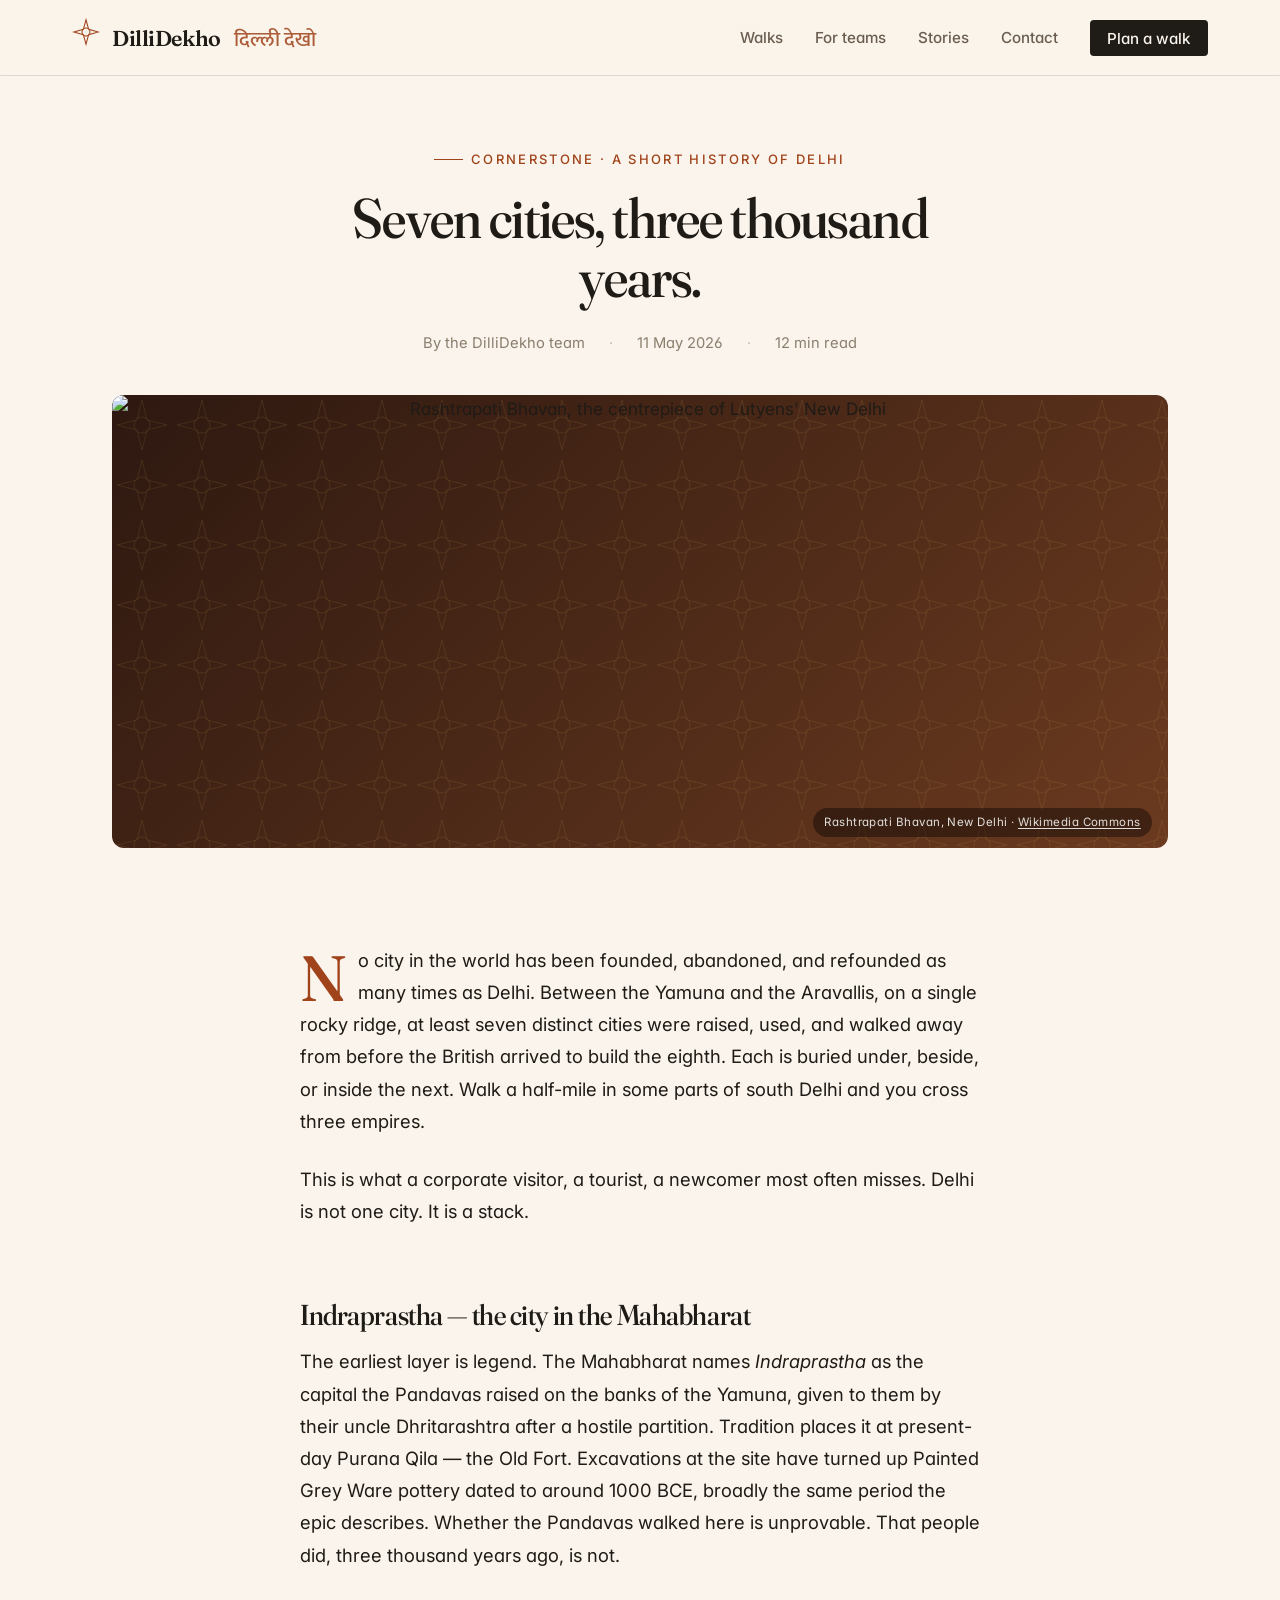
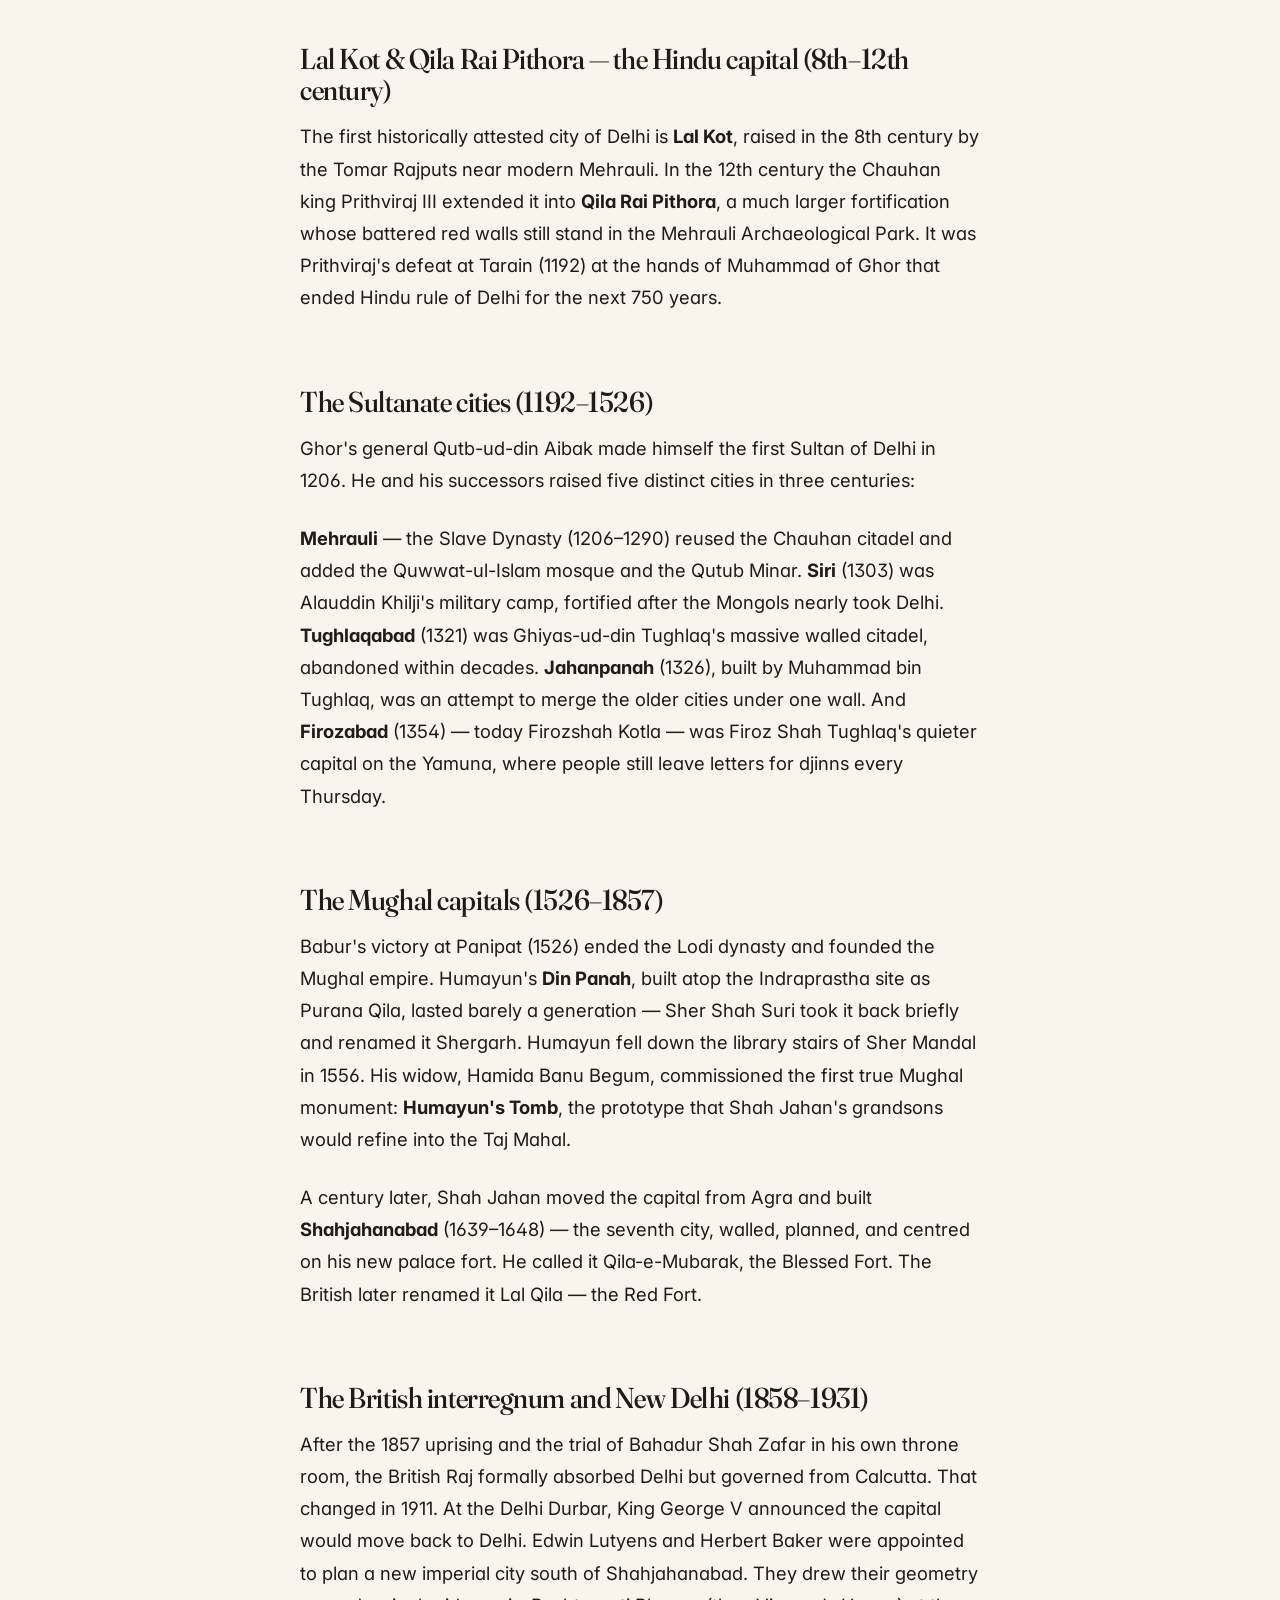
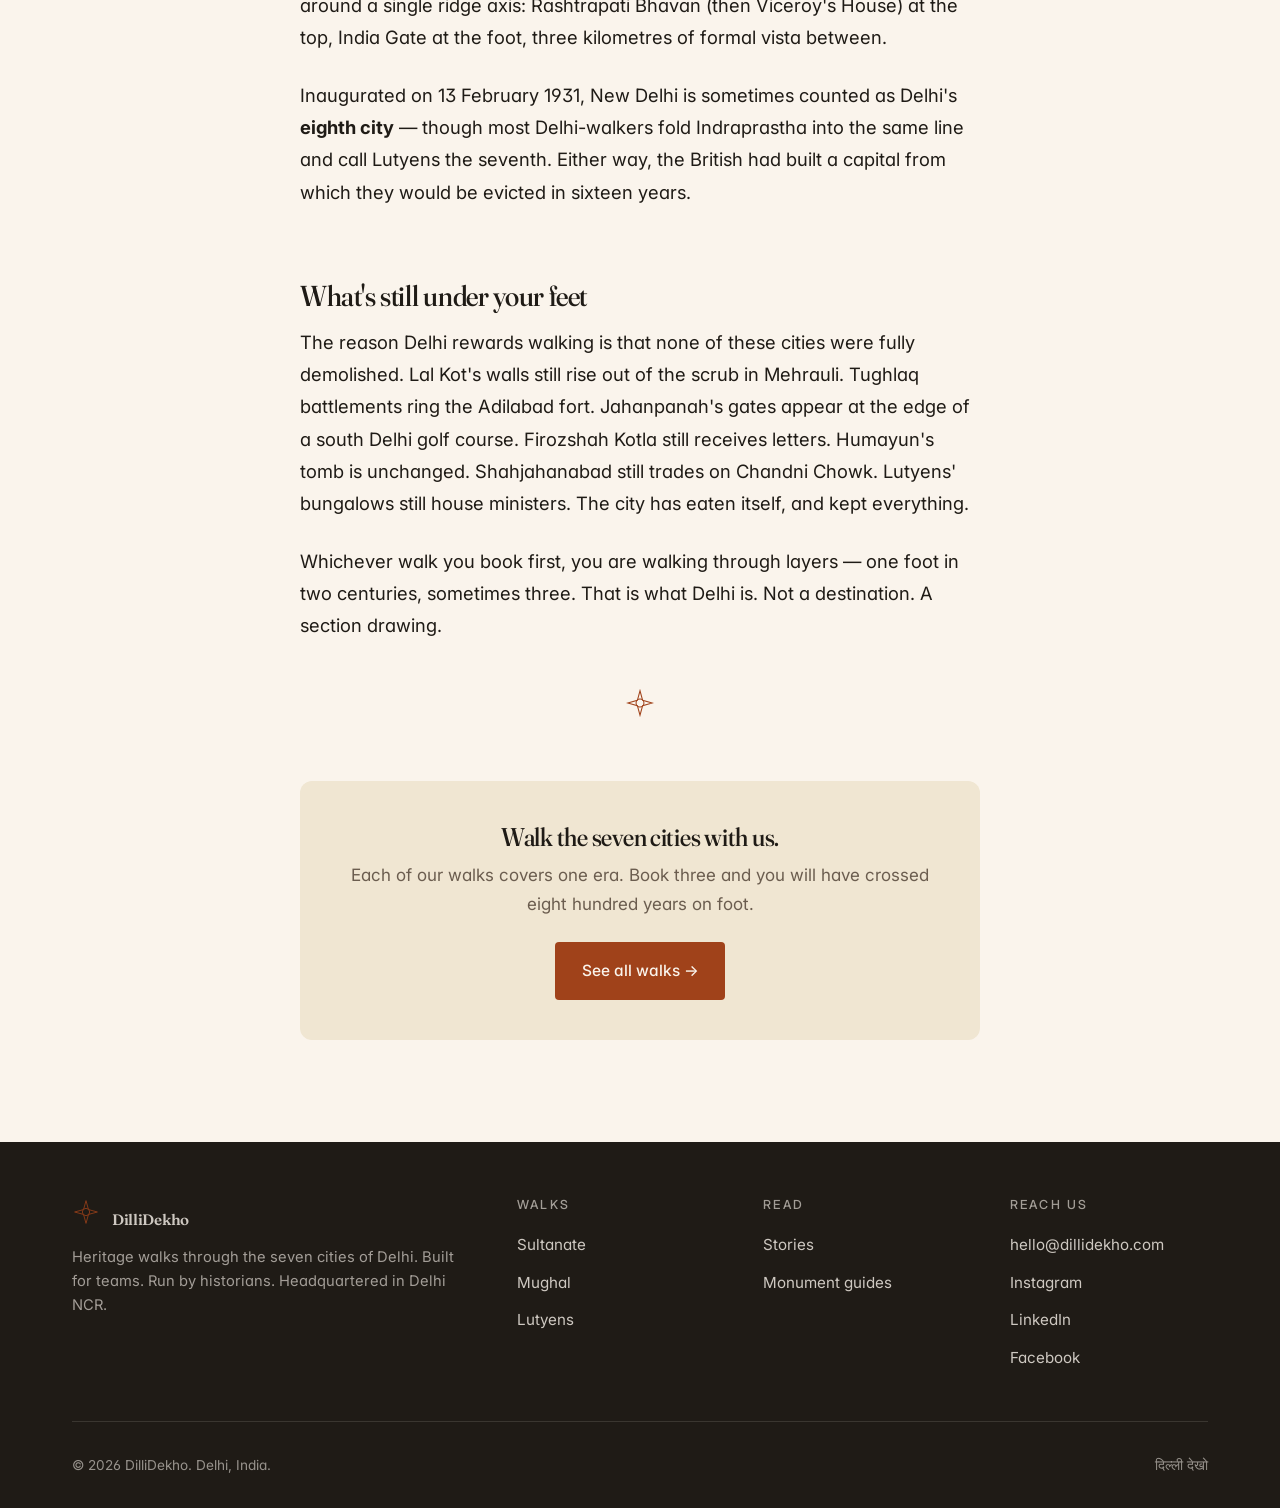
==== dillidekho/blog-delhi-history.html @ ddb3937b "Add DilliDekho website v1 — heritage walks for Delhi NCR Static HTML/CSS/JS site for the DilliDekho " ====
<!doctype html>
<html lang="en">
<head>
<meta charset="utf-8">
<meta name="viewport" content="width=device-width, initial-scale=1">
<title>Seven cities, three thousand years: a short history of Delhi · DilliDekho</title>
<meta name="description" content="A short history of Delhi from the legendary Indraprastha of the Mahabharat to Lutyens' New Delhi — the city that has been founded, abandoned, and refounded more times than any other capital in the world.">
<link rel="preconnect" href="https://fonts.googleapis.com">
<link rel="preconnect" href="https://fonts.gstatic.com" crossorigin>
<link rel="stylesheet" href="https://fonts.googleapis.com/css2?family=Fraunces:ital,opsz,wght,SOFT,WONK@0,9..144,400..700,30..100,0..1;1,9..144,400..700,30..100,0..1&family=Inter:wght@400;500;600&family=Mukta:wght@500;600&display=swap">
<link rel="stylesheet" href="styles/main.css">
</head>
<body>

<header class="nav">
  <div class="nav-inner">
    <a href="index.html" class="brand">
      <span class="brand-mark" aria-hidden="true">
        <svg viewBox="0 0 32 32" width="28" height="28" fill="none" stroke="currentColor" stroke-width="1.2">
          <path d="M16 2 L19 13 L30 16 L19 19 L16 30 L13 19 L2 16 L13 13 Z"/>
          <circle cx="16" cy="16" r="4.5"/>
        </svg>
      </span>
      DilliDekho<span class="brand-devnagari">दिल्ली देखो</span>
    </a>
    <button class="nav-toggle" aria-label="Open menu" aria-expanded="false">
      <svg width="22" height="22" viewBox="0 0 22 22" fill="none" stroke="currentColor" stroke-width="1.5">
        <line x1="3" y1="6" x2="19" y2="6"/><line x1="3" y1="11" x2="19" y2="11"/><line x1="3" y1="16" x2="19" y2="16"/>
      </svg>
    </button>
    <ul class="nav-links">
      <li><a href="index.html#walks">Walks</a></li>
      <li><a href="index.html#why">For teams</a></li>
      <li><a href="blog.html">Stories</a></li>
      <li><a href="index.html#contact">Contact</a></li>
      <li><a class="nav-cta" href="index.html#contact">Plan a walk</a></li>
    </ul>
  </div>
</header>

<section class="article-hero">
  <div class="container">
    <span class="eyebrow" style="justify-content:center;">Cornerstone · A short history of Delhi</span>
    <h1>Seven cities, three thousand years.</h1>
    <div class="article-meta">
      <span>By the DilliDekho team</span>
      <span>11 May 2026</span>
      <span>12 min read</span>
    </div>
    <figure class="article-cover">
      <img src="https://commons.wikimedia.org/wiki/Special:FilePath/Rashtrapati_Bhavan_Wide_New_Delhi_India.jpg?width=1400" alt="Rashtrapati Bhavan, the centrepiece of Lutyens' New Delhi" loading="eager">
      <figcaption>Rashtrapati Bhavan, New Delhi · <a href="https://commons.wikimedia.org/wiki/Category:Rashtrapati_Bhavan" target="_blank" rel="noopener">Wikimedia Commons</a></figcaption>
    </figure>
  </div>
</section>

<section style="padding-top: 0;">
  <div class="container">
    <div class="article-body">

      <p>No city in the world has been founded, abandoned, and refounded as many times as Delhi. Between the Yamuna and the Aravallis, on a single rocky ridge, at least seven distinct cities were raised, used, and walked away from before the British arrived to build the eighth. Each is buried under, beside, or inside the next. Walk a half-mile in some parts of south Delhi and you cross three empires.</p>

      <p>This is what a corporate visitor, a tourist, a newcomer most often misses. Delhi is not one city. It is a stack.</p>

      <h2>Indraprastha — the city in the Mahabharat</h2>

      <p>The earliest layer is legend. The Mahabharat names <em>Indraprastha</em> as the capital the Pandavas raised on the banks of the Yamuna, given to them by their uncle Dhritarashtra after a hostile partition. Tradition places it at present-day Purana Qila — the Old Fort. Excavations at the site have turned up Painted Grey Ware pottery dated to around 1000 BCE, broadly the same period the epic describes. Whether the Pandavas walked here is unprovable. That people did, three thousand years ago, is not.</p>

      <h2>Lal Kot &amp; Qila Rai Pithora — the Hindu capital (8th–12th century)</h2>

      <p>The first historically attested city of Delhi is <strong>Lal Kot</strong>, raised in the 8th century by the Tomar Rajputs near modern Mehrauli. In the 12th century the Chauhan king Prithviraj III extended it into <strong>Qila Rai Pithora</strong>, a much larger fortification whose battered red walls still stand in the Mehrauli Archaeological Park. It was Prithviraj's defeat at Tarain (1192) at the hands of Muhammad of Ghor that ended Hindu rule of Delhi for the next 750 years.</p>

      <h2>The Sultanate cities (1192–1526)</h2>

      <p>Ghor's general Qutb-ud-din Aibak made himself the first Sultan of Delhi in 1206. He and his successors raised five distinct cities in three centuries:</p>

      <p><strong>Mehrauli</strong> — the Slave Dynasty (1206–1290) reused the Chauhan citadel and added the Quwwat-ul-Islam mosque and the Qutub Minar. <strong>Siri</strong> (1303) was Alauddin Khilji's military camp, fortified after the Mongols nearly took Delhi. <strong>Tughlaqabad</strong> (1321) was Ghiyas-ud-din Tughlaq's massive walled citadel, abandoned within decades. <strong>Jahanpanah</strong> (1326), built by Muhammad bin Tughlaq, was an attempt to merge the older cities under one wall. And <strong>Firozabad</strong> (1354) — today Firozshah Kotla — was Firoz Shah Tughlaq's quieter capital on the Yamuna, where people still leave letters for djinns every Thursday.</p>

      <h2>The Mughal capitals (1526–1857)</h2>

      <p>Babur's victory at Panipat (1526) ended the Lodi dynasty and founded the Mughal empire. Humayun's <strong>Din Panah</strong>, built atop the Indraprastha site as Purana Qila, lasted barely a generation — Sher Shah Suri took it back briefly and renamed it Shergarh. Humayun fell down the library stairs of Sher Mandal in 1556. His widow, Hamida Banu Begum, commissioned the first true Mughal monument: <strong>Humayun's Tomb</strong>, the prototype that Shah Jahan's grandsons would refine into the Taj Mahal.</p>

      <p>A century later, Shah Jahan moved the capital from Agra and built <strong>Shahjahanabad</strong> (1639–1648) — the seventh city, walled, planned, and centred on his new palace fort. He called it Qila-e-Mubarak, the Blessed Fort. The British later renamed it Lal Qila — the Red Fort.</p>

      <h2>The British interregnum and New Delhi (1858–1931)</h2>

      <p>After the 1857 uprising and the trial of Bahadur Shah Zafar in his own throne room, the British Raj formally absorbed Delhi but governed from Calcutta. That changed in 1911. At the Delhi Durbar, King George V announced the capital would move back to Delhi. Edwin Lutyens and Herbert Baker were appointed to plan a new imperial city south of Shahjahanabad. They drew their geometry around a single ridge axis: Rashtrapati Bhavan (then Viceroy's House) at the top, India Gate at the foot, three kilometres of formal vista between.</p>

      <p>Inaugurated on 13 February 1931, New Delhi is sometimes counted as Delhi's <strong>eighth city</strong> — though most Delhi-walkers fold Indraprastha into the same line and call Lutyens the seventh. Either way, the British had built a capital from which they would be evicted in sixteen years.</p>

      <h2>What's still under your feet</h2>

      <p>The reason Delhi rewards walking is that none of these cities were fully demolished. Lal Kot's walls still rise out of the scrub in Mehrauli. Tughlaq battlements ring the Adilabad fort. Jahanpanah's gates appear at the edge of a south Delhi golf course. Firozshah Kotla still receives letters. Humayun's tomb is unchanged. Shahjahanabad still trades on Chandni Chowk. Lutyens' bungalows still house ministers. The city has eaten itself, and kept everything.</p>

      <p>Whichever walk you book first, you are walking through layers — one foot in two centuries, sometimes three. That is what Delhi is. Not a destination. A section drawing.</p>

      <div class="article-divider" aria-hidden="true">
        <svg width="28" height="28" viewBox="0 0 32 32" fill="none" stroke="currentColor" stroke-width="1.2">
          <path d="M16 2 L19 13 L30 16 L19 19 L16 30 L13 19 L2 16 L13 13 Z"/>
          <circle cx="16" cy="16" r="4.5"/>
        </svg>
      </div>

    </div>

    <div class="article-cta">
      <h3>Walk the seven cities with us.</h3>
      <p>Each of our walks covers one era. Book three and you will have crossed eight hundred years on foot.</p>
      <a class="btn btn-primary" href="index.html#walks">See all walks →</a>
    </div>
  </div>
</section>

<footer class="footer">
  <div class="container">
    <div class="footer-grid">
      <div class="footer-brand">
        <a href="index.html" class="brand" style="color: var(--bg);">
          <span class="brand-mark" aria-hidden="true">
            <svg viewBox="0 0 32 32" width="26" height="26" fill="none" stroke="currentColor" stroke-width="1.2">
              <path d="M16 2 L19 13 L30 16 L19 19 L16 30 L13 19 L2 16 L13 13 Z"/>
              <circle cx="16" cy="16" r="4.5"/>
            </svg>
          </span>
          DilliDekho
        </a>
        <p>Heritage walks through the seven cities of Delhi. Built for teams. Run by historians. Headquartered in Delhi NCR.</p>
      </div>
      <div><h4>Walks</h4><ul>
        <li><a href="index.html#sultanate">Sultanate</a></li>
        <li><a href="index.html#mughal">Mughal</a></li>
        <li><a href="index.html#lutyens">Lutyens</a></li>
      </ul></div>
      <div><h4>Read</h4><ul>
        <li><a href="blog.html">Stories</a></li>
        <li><a href="blog.html">Monument guides</a></li>
      </ul></div>
      <div><h4>Reach us</h4><ul>
        <li><a href="mailto:hello@dillidekho.com">hello@dillidekho.com</a></li>
        <li><a href="#">Instagram</a></li>
        <li><a href="#">LinkedIn</a></li>
        <li><a href="#">Facebook</a></li>
      </ul></div>
    </div>
    <div class="footer-bottom">
      <span>© 2026 DilliDekho. Delhi, India.</span>
      <span>दिल्ली देखो</span>
    </div>
  </div>
</footer>
<script src="scripts/main.js"></script>
</body>
</html>
---- dillidekho/styles/main.css ----
/* ============================================================
   DilliDekho — Heritage walks for Delhi & Gurgaon corporates
   Design system: Mughal motifs, sandstone palette, Fraunces+Inter
   ============================================================ */

/* ---------- Tokens ---------- */
:root {
  /* Palette — warm cream, terracotta, ink, old gold */
  --bg:            #FAF4EC;
  --bg-alt:        #F0E6D2;
  --bg-deep:       #E8D9BE;
  --ink:           #1F1B16;
  --ink-muted:     #6B5D4F;
  --ink-soft:      #8A7E6D;
  --terracotta:    #A0421A;
  --terracotta-d:  #7A2E13;
  --gold:          #C9A24B;
  --gold-d:        #A8853A;
  --line:          rgba(31, 27, 22, 0.12);
  --line-strong:   rgba(31, 27, 22, 0.25);

  /* Type scale */
  --display-1: clamp(2.5rem, 5.5vw + 1rem, 5.5rem);
  --display-2: clamp(2rem, 3.5vw + 0.75rem, 3.5rem);
  --h1: clamp(1.8rem, 2.2vw + 1rem, 2.6rem);
  --h2: clamp(1.4rem, 1.4vw + 0.9rem, 1.9rem);
  --h3: 1.25rem;
  --body: 1.0625rem;
  --small: 0.9375rem;
  --tiny: 0.8125rem;

  /* Rhythm */
  --section: clamp(4rem, 8vw, 7rem);
  --container: 1200px;
  --gutter: clamp(1.25rem, 3vw, 2rem);
  --radius: 4px;
  --radius-lg: 12px;

  /* Motion */
  --ease: cubic-bezier(0.4, 0, 0.2, 1);
}

/* ---------- Reset ---------- */
*, *::before, *::after { box-sizing: border-box; }
html, body { margin: 0; padding: 0; }
html { scroll-behavior: smooth; }
body {
  background: var(--bg);
  color: var(--ink);
  font-family: 'Inter', -apple-system, BlinkMacSystemFont, sans-serif;
  font-size: var(--body);
  line-height: 1.65;
  font-feature-settings: "ss01", "cv11";
  -webkit-font-smoothing: antialiased;
  text-rendering: optimizeLegibility;
}
img, svg { display: block; max-width: 100%; height: auto; }
a { color: inherit; text-decoration: none; }
button { font: inherit; cursor: pointer; border: 0; background: none; color: inherit; }

/* ---------- Typography ---------- */
h1, h2, h3, h4, .display {
  font-family: 'Fraunces', Georgia, serif;
  font-weight: 500;
  font-variation-settings: "SOFT" 30, "WONK" 0, "opsz" 144;
  letter-spacing: -0.015em;
  line-height: 1.05;
  margin: 0 0 0.6em;
  color: var(--ink);
}
h1 { font-size: var(--h1); }
h2 { font-size: var(--h2); line-height: 1.1; }
h3 { font-size: var(--h3); line-height: 1.25; letter-spacing: -0.01em; }
.display-1 { font-size: var(--display-1); line-height: 1.0; letter-spacing: -0.025em; }
.display-2 { font-size: var(--display-2); line-height: 1.05; }
.italic { font-style: italic; font-variation-settings: "SOFT" 100, "WONK" 1, "opsz" 144; }

p { margin: 0 0 1.1em; color: var(--ink-muted); }
.lede { font-size: 1.2rem; line-height: 1.55; color: var(--ink); max-width: 38em; }

.eyebrow {
  font-family: 'Inter', sans-serif;
  font-size: 0.8125rem;
  font-weight: 500;
  letter-spacing: 0.18em;
  text-transform: uppercase;
  color: var(--terracotta);
  display: inline-flex;
  align-items: center;
  gap: 0.6em;
  margin-bottom: 1.2rem;
}
.eyebrow::before {
  content: '';
  width: 1.8rem;
  height: 1px;
  background: var(--terracotta);
}

/* ---------- Layout ---------- */
.container {
  width: 100%;
  max-width: var(--container);
  margin: 0 auto;
  padding-inline: var(--gutter);
}
.container-narrow { max-width: 760px; }
section { padding-block: var(--section); position: relative; }
section.tight { padding-block: clamp(2.5rem, 5vw, 4rem); }

/* ---------- Motifs / decorative ---------- */

/* Jali — subtle 8-point star lattice as bg pattern */
.bg-jali {
  background-image:
    url("data:image/svg+xml;utf8,<svg xmlns='http://www.w3.org/2000/svg' width='60' height='60' viewBox='0 0 60 60'><g fill='none' stroke='%231F1B16' stroke-width='0.6' opacity='0.07'><path d='M30 5 L35 25 L55 30 L35 35 L30 55 L25 35 L5 30 L25 25 Z'/><circle cx='30' cy='30' r='8'/></g></svg>");
  background-size: 60px 60px;
}
.bg-jali-warm {
  background-color: var(--bg-alt);
  background-image:
    url("data:image/svg+xml;utf8,<svg xmlns='http://www.w3.org/2000/svg' width='60' height='60' viewBox='0 0 60 60'><g fill='none' stroke='%237A2E13' stroke-width='0.6' opacity='0.09'><path d='M30 5 L35 25 L55 30 L35 35 L30 55 L25 35 L5 30 L25 25 Z'/><circle cx='30' cy='30' r='8'/></g></svg>");
  background-size: 60px 60px;
}

/* Section divider — Mughal 8-point star flanked by lines */
.divider-star {
  display: flex;
  align-items: center;
  justify-content: center;
  gap: 1.5rem;
  margin: 0 auto;
  max-width: 200px;
  color: var(--terracotta);
}
.divider-star::before,
.divider-star::after {
  content: '';
  flex: 1;
  height: 1px;
  background: currentColor;
  opacity: 0.4;
}
.divider-star svg { width: 28px; height: 28px; flex-shrink: 0; }

/* Pointed arch — subtle decoration on top of cards */
.arch-top {
  position: relative;
  padding-top: 2.2rem;
}
.arch-top::before {
  content: '';
  position: absolute;
  top: 0;
  left: 50%;
  transform: translateX(-50%);
  width: 60px;
  height: 36px;
  background: url("data:image/svg+xml;utf8,<svg xmlns='http://www.w3.org/2000/svg' viewBox='0 0 60 36' fill='none' stroke='%23A0421A' stroke-width='1.2'><path d='M2 36 L2 18 Q2 2 30 2 Q58 2 58 18 L58 36'/></svg>") no-repeat center / contain;
}

/* ---------- Nav ---------- */
.nav {
  position: sticky;
  top: 0;
  z-index: 50;
  background: rgba(250, 244, 236, 0.85);
  backdrop-filter: saturate(180%) blur(12px);
  -webkit-backdrop-filter: saturate(180%) blur(12px);
  border-bottom: 1px solid var(--line);
}
.nav-inner {
  display: flex;
  align-items: center;
  justify-content: space-between;
  padding: 1.1rem var(--gutter);
  max-width: var(--container);
  margin: 0 auto;
}
.brand {
  display: flex;
  align-items: baseline;
  gap: 0.35rem;
  font-family: 'Fraunces', Georgia, serif;
  font-weight: 600;
  font-size: 1.35rem;
  letter-spacing: -0.02em;
  color: var(--ink);
}
.brand-mark {
  display: inline-flex;
  align-items: center;
  justify-content: center;
  width: 28px;
  height: 28px;
  margin-right: 0.4rem;
  color: var(--terracotta);
}
.brand-devnagari {
  font-family: 'Mukta', 'Fraunces', serif;
  font-weight: 500;
  color: var(--terracotta);
  font-size: 0.95em;
  margin-left: 0.5rem;
  opacity: 0.85;
}
.nav-links {
  display: flex;
  gap: 2rem;
  align-items: center;
  list-style: none;
  margin: 0;
  padding: 0;
}
.nav-links a {
  font-size: 0.95rem;
  font-weight: 500;
  color: var(--ink-muted);
  transition: color 0.2s var(--ease);
}
.nav-links a:hover { color: var(--terracotta); }
.nav-cta {
  background: var(--ink);
  color: var(--bg) !important;
  padding: 0.55rem 1.1rem;
  border-radius: var(--radius);
  transition: background 0.2s var(--ease);
}
.nav-cta:hover { background: var(--terracotta) !important; color: var(--bg) !important; }
.nav-toggle { display: none; }

/* ---------- Buttons ---------- */
.btn {
  display: inline-flex;
  align-items: center;
  gap: 0.5rem;
  padding: 0.95rem 1.6rem;
  font-size: 0.97rem;
  font-weight: 500;
  border-radius: var(--radius);
  transition: all 0.2s var(--ease);
  border: 1px solid transparent;
  white-space: nowrap;
}
.btn-primary {
  background: var(--terracotta);
  color: var(--bg);
}
.btn-primary:hover {
  background: var(--terracotta-d);
  transform: translateY(-1px);
}
.btn-ghost {
  background: transparent;
  color: var(--ink);
  border-color: var(--line-strong);
}
.btn-ghost:hover {
  border-color: var(--ink);
  background: var(--bg-alt);
}
.btn-link {
  color: var(--terracotta);
  font-weight: 500;
  display: inline-flex;
  align-items: center;
  gap: 0.35rem;
  border-bottom: 1px solid currentColor;
  padding-bottom: 2px;
  transition: gap 0.2s var(--ease);
}
.btn-link:hover { gap: 0.6rem; }

/* ---------- Hero ---------- */
.hero {
  position: relative;
  padding-top: clamp(3rem, 6vw, 5rem);
  padding-bottom: clamp(4rem, 7vw, 6rem);
  overflow: hidden;
}
.hero-grid {
  display: grid;
  grid-template-columns: 1.15fr 0.85fr;
  gap: 4rem;
  align-items: center;
}
.hero h1 {
  font-size: var(--display-1);
  line-height: 0.98;
  margin-bottom: 1.3rem;
}
.hero h1 .italic {
  display: block;
  color: var(--terracotta);
  font-weight: 500;
}
.hero .lede { margin-bottom: 2rem; }
.hero-ctas {
  display: flex;
  gap: 0.8rem;
  flex-wrap: wrap;
}
.hero-art {
  position: relative;
  aspect-ratio: 4 / 5;
  display: flex;
  align-items: end;
  justify-content: center;
}
.hero-art-bg {
  position: absolute;
  inset: 0;
  border-radius: var(--radius-lg);
  background:
    radial-gradient(ellipse at 50% 100%, rgba(160, 66, 26, 0.18), transparent 65%),
    linear-gradient(180deg, var(--bg-deep) 0%, var(--bg-alt) 100%);
  overflow: hidden;
}
.hero-art-bg::after {
  content: '';
  position: absolute;
  inset: 0;
  background-image: url("data:image/svg+xml;utf8,<svg xmlns='http://www.w3.org/2000/svg' width='80' height='80' viewBox='0 0 80 80'><g fill='none' stroke='%237A2E13' stroke-width='0.5' opacity='0.12'><path d='M40 6 L46 32 L72 40 L46 48 L40 74 L34 48 L8 40 L34 32 Z'/><circle cx='40' cy='40' r='10'/></g></svg>");
  background-size: 80px 80px;
  opacity: 0.6;
}
.hero-art-skyline {
  position: relative;
  width: 90%;
  z-index: 1;
}

/* ---------- Era anchor nav (jump-to within walks section) ---------- */
.era-nav {
  display: flex;
  gap: 0.5rem;
  justify-content: center;
  flex-wrap: wrap;
  margin: 3rem auto 0;
  padding: 0.4rem;
  background: var(--bg-alt);
  border: 1px solid var(--line);
  border-radius: 999px;
  width: fit-content;
}
.era-nav a {
  padding: 0.55rem 1.1rem;
  font-size: 0.9rem;
  font-weight: 500;
  color: var(--ink-muted);
  border-radius: 999px;
  transition: background 0.2s var(--ease), color 0.2s var(--ease);
}
.era-nav a:hover {
  background: var(--bg);
  color: var(--terracotta);
}

/* ---------- Era block ---------- */
.era-block {
  margin-top: 4rem;
  scroll-margin-top: 5rem; /* offset for sticky nav when anchor-linking */
}
.era-block + .era-block {
  margin-top: 5rem;
}
.era-heading {
  display: grid;
  grid-template-columns: auto 1fr;
  gap: 1rem 2.5rem;
  align-items: baseline;
  padding-bottom: 1.4rem;
  border-bottom: 1px solid var(--line-strong);
}
.era-heading > div {
  display: flex;
  align-items: baseline;
  gap: 1rem;
  flex-wrap: wrap;
}
.era-heading h3 {
  font-family: 'Fraunces', Georgia, serif;
  font-size: clamp(1.7rem, 2vw + 0.9rem, 2.2rem);
  font-weight: 500;
  margin: 0;
  letter-spacing: -0.015em;
  line-height: 1;
}
.era-dates {
  font-family: 'Inter', sans-serif;
  font-size: 0.85rem;
  font-weight: 500;
  letter-spacing: 0.15em;
  color: var(--terracotta);
  white-space: nowrap;
}
.era-desc {
  margin: 0;
  font-size: 1rem;
  color: var(--ink-muted);
  max-width: 52ch;
  line-height: 1.55;
}

/* ---------- Walks (SKU) ---------- */
.walks-grid {
  display: grid;
  grid-template-columns: repeat(3, 1fr);
  gap: 1.5rem;
  margin-top: 2rem;
}
.walks-grid-single {
  grid-template-columns: minmax(0, 400px);
  justify-content: center;
}
.walk-card {
  background: var(--bg);
  border: 1px solid var(--line);
  border-radius: var(--radius-lg);
  padding: 1.75rem;
  display: flex;
  flex-direction: column;
  transition: transform 0.25s var(--ease), box-shadow 0.25s var(--ease), border-color 0.25s var(--ease);
  position: relative;
  overflow: hidden;
}
.walk-card:hover {
  transform: translateY(-4px);
  box-shadow: 0 20px 40px -20px rgba(31, 27, 22, 0.18);
  border-color: var(--terracotta);
}
.walk-card-art {
  height: 160px;
  margin: -1.75rem -1.75rem 1.5rem;
  background:
    linear-gradient(180deg, rgba(160, 66, 26, 0.08), rgba(232, 217, 190, 0.4)),
    var(--bg-deep);
  display: flex;
  align-items: end;
  justify-content: center;
  padding: 1rem;
  position: relative;
  overflow: hidden;
}
.walk-card-art::before {
  content: '';
  position: absolute;
  inset: 0;
  background-image: url("data:image/svg+xml;utf8,<svg xmlns='http://www.w3.org/2000/svg' width='40' height='40' viewBox='0 0 40 40'><g fill='none' stroke='%237A2E13' stroke-width='0.4' opacity='0.18'><path d='M20 3 L23 17 L37 20 L23 23 L20 37 L17 23 L3 20 L17 17 Z'/></g></svg>");
  background-size: 40px 40px;
}
.walk-card-art svg { position: relative; z-index: 1; height: 130px; }

/* Highlights strip — marquee attractions, top of card body */
.walk-highlights {
  background: var(--bg-alt);
  border-radius: var(--radius);
  padding: 0.95rem 1.1rem;
  margin-bottom: 1.3rem;
  border-left: 3px solid var(--terracotta);
}
.walk-highlights .label {
  display: block;
  font-family: 'Inter', sans-serif;
  font-size: 0.7rem;
  font-weight: 600;
  letter-spacing: 0.18em;
  text-transform: uppercase;
  color: var(--terracotta);
  margin-bottom: 0.55rem;
}
.walk-highlights ul {
  list-style: none;
  margin: 0;
  padding: 0;
  display: flex;
  flex-direction: column;
  gap: 0.4rem;
}
.walk-highlights li {
  display: flex;
  align-items: flex-start;
  gap: 0.6rem;
  color: var(--ink);
  font-size: 0.9rem;
  font-weight: 400;
  line-height: 1.45;
}
.walk-highlights li::before {
  content: '';
  flex-shrink: 0;
  width: 11px;
  height: 11px;
  margin-top: 5px;
  background-image: url("data:image/svg+xml;utf8,<svg xmlns='http://www.w3.org/2000/svg' viewBox='0 0 16 16' fill='%23A0421A'><path d='M8 1 L9.4 6.6 L15 8 L9.4 9.4 L8 15 L6.6 9.4 L1 8 L6.6 6.6 Z'/></svg>");
  background-size: contain;
  background-repeat: no-repeat;
}
.walk-highlights li strong {
  font-weight: 600;
  color: var(--ink);
  background: linear-gradient(180deg, transparent 65%, rgba(201, 162, 75, 0.35) 65%);
  padding: 0 2px;
}

.walk-card h3 {
  font-size: 1.5rem;
  margin-bottom: 0.5rem;
}
.walk-card-theme {
  color: var(--ink-muted);
  margin-bottom: 1.4rem;
  font-size: 1rem;
}
.walk-meta {
  display: flex;
  gap: 1.2rem;
  flex-wrap: wrap;
  font-size: 0.85rem;
  color: var(--ink-soft);
  padding: 0.9rem 0;
  border-top: 1px solid var(--line);
  border-bottom: 1px solid var(--line);
  margin-bottom: 1.3rem;
}
.walk-meta div { display: flex; flex-direction: column; gap: 0.2rem; }
.walk-meta strong {
  color: var(--ink);
  font-weight: 600;
  font-size: 0.95rem;
}
.walk-card .btn-link { margin-top: auto; align-self: flex-start; }

/* ---------- Why us ---------- */
.why-grid {
  display: grid;
  grid-template-columns: repeat(4, 1fr);
  gap: 2rem;
  margin-top: 3rem;
}
.why-item {
  display: flex;
  flex-direction: column;
  gap: 0.8rem;
}
.why-icon {
  width: 44px;
  height: 44px;
  display: flex;
  align-items: center;
  justify-content: center;
  color: var(--terracotta);
  background: var(--bg);
  border: 1px solid var(--line);
  border-radius: var(--radius);
  margin-bottom: 0.5rem;
}
.why-item h3 {
  font-size: 1.15rem;
  margin-bottom: 0.3rem;
}
.why-item p { font-size: 0.95rem; margin: 0; }

/* ---------- How it works ---------- */
.steps {
  display: grid;
  grid-template-columns: repeat(4, 1fr);
  gap: 0;
  margin-top: 3rem;
  position: relative;
}
.step {
  padding: 0 1.5rem;
  position: relative;
}
.step:not(:last-child)::after {
  content: '';
  position: absolute;
  right: -10px;
  top: 22px;
  width: 20px;
  height: 1px;
  background: var(--line-strong);
}
.step-num {
  font-family: 'Fraunces', serif;
  font-size: 2.2rem;
  color: var(--terracotta);
  line-height: 1;
  margin-bottom: 0.8rem;
  font-weight: 500;
  font-style: italic;
}
.step h3 {
  font-size: 1.05rem;
  margin-bottom: 0.4rem;
}
.step p { font-size: 0.92rem; margin: 0; }

/* ---------- Social proof ---------- */
.proof {
  background: var(--bg-alt);
  border-top: 1px solid var(--line);
  border-bottom: 1px solid var(--line);
}
.proof-empty {
  text-align: center;
  padding: 3rem 0;
  color: var(--ink-soft);
  font-style: italic;
  font-family: 'Fraunces', serif;
  font-size: 1.15rem;
  max-width: 38em;
  margin: 0 auto;
  font-variation-settings: "SOFT" 100, "opsz" 144;
}

/* ---------- Contact ---------- */
.contact {
  background:
    linear-gradient(180deg, var(--bg) 0%, var(--bg-alt) 100%);
  text-align: center;
}
.contact h2 { font-size: var(--display-2); }
.contact-options {
  display: flex;
  gap: 1rem;
  justify-content: center;
  flex-wrap: wrap;
  margin-top: 2rem;
}

/* ---------- Footer ---------- */
.footer {
  background: var(--ink);
  color: var(--bg);
  padding: 3.5rem 0 2rem;
}
.footer-grid {
  display: grid;
  grid-template-columns: 2fr 1fr 1fr 1fr;
  gap: 3rem;
  margin-bottom: 2.5rem;
}
.footer h4 {
  color: var(--bg);
  font-family: 'Inter', sans-serif;
  font-size: 0.78rem;
  letter-spacing: 0.18em;
  text-transform: uppercase;
  font-weight: 500;
  margin-bottom: 1.2rem;
  opacity: 0.6;
}
.footer ul { list-style: none; padding: 0; margin: 0; }
.footer li { margin-bottom: 0.6rem; }
.footer a {
  color: var(--bg);
  opacity: 0.8;
  font-size: 0.95rem;
  transition: opacity 0.2s var(--ease);
}
.footer a:hover { opacity: 1; color: var(--gold); }
.footer-brand { color: var(--bg); }
.footer-brand p {
  color: rgba(250, 244, 236, 0.6);
  font-size: 0.92rem;
  max-width: 28em;
  margin-top: 0.8rem;
}
.footer-bottom {
  display: flex;
  justify-content: space-between;
  align-items: center;
  padding-top: 2rem;
  border-top: 1px solid rgba(250, 244, 236, 0.12);
  font-size: 0.85rem;
  color: rgba(250, 244, 236, 0.55);
}

/* ---------- Blog ---------- */
.blog-hero {
  padding-top: 4rem;
  padding-bottom: 3rem;
  border-bottom: 1px solid var(--line);
}
.blog-grid {
  display: grid;
  grid-template-columns: repeat(3, 1fr);
  gap: 2rem;
  padding-block: var(--section);
}
.post-card {
  display: flex;
  flex-direction: column;
  background: var(--bg);
  border: 1px solid var(--line);
  border-radius: var(--radius-lg);
  overflow: hidden;
  transition: transform 0.25s var(--ease), box-shadow 0.25s var(--ease);
}
.post-card:hover {
  transform: translateY(-3px);
  box-shadow: 0 16px 32px -16px rgba(31, 27, 22, 0.18);
}
.post-card-art {
  aspect-ratio: 16 / 10;
  background: var(--bg-deep);
  position: relative;
  overflow: hidden;
}
.post-card-art::before {
  content: '';
  position: absolute;
  inset: 0;
  background-image: url("data:image/svg+xml;utf8,<svg xmlns='http://www.w3.org/2000/svg' width='40' height='40' viewBox='0 0 40 40'><g fill='none' stroke='%237A2E13' stroke-width='0.4' opacity='0.18'><path d='M20 3 L23 17 L37 20 L23 23 L20 37 L17 23 L3 20 L17 17 Z'/></g></svg>");
  background-size: 40px 40px;
  z-index: 1;
}
.post-card-art img {
  position: relative;
  z-index: 2;
  width: 100%;
  height: 100%;
  object-fit: cover;
  display: block;
  transition: transform 0.6s var(--ease);
}
.post-card:hover .post-card-art img { transform: scale(1.04); }
.post-card-art-1 { background: linear-gradient(135deg, #2d1810, #6b3a1f); }
.post-card-art-2 { background: linear-gradient(135deg, #6b3a1f, #a0421a); }
.post-card-art-3 { background: linear-gradient(135deg, #a0421a, #c9a24b); }
.post-card-body { padding: 1.5rem; }
.post-tag {
  display: inline-block;
  font-size: 0.75rem;
  letter-spacing: 0.12em;
  text-transform: uppercase;
  color: var(--terracotta);
  font-weight: 500;
  margin-bottom: 0.8rem;
}
.post-card h3 {
  font-size: 1.3rem;
  margin-bottom: 0.6rem;
  line-height: 1.2;
}
.post-card p { font-size: 0.95rem; margin: 0 0 1rem; }
.post-meta {
  font-size: 0.82rem;
  color: var(--ink-soft);
}

/* ---------- Blog post (article) ---------- */
.article-hero {
  padding: 4rem 0 2rem;
  text-align: center;
}
.article-hero h1 {
  font-size: var(--display-2);
  max-width: 18ch;
  margin: 0 auto 1.5rem;
  line-height: 1.05;
}
.article-meta {
  display: flex;
  gap: 1.5rem;
  justify-content: center;
  font-size: 0.92rem;
  color: var(--ink-soft);
  margin-bottom: 2.5rem;
}
.article-meta span:not(:last-child)::after {
  content: '·';
  margin-left: 1.5rem;
  color: var(--line-strong);
}
.article-cover {
  aspect-ratio: 21 / 9;
  background: linear-gradient(135deg, #2d1810, #6b3a1f);
  border-radius: var(--radius-lg);
  margin-bottom: 4rem;
  position: relative;
  overflow: hidden;
}
.article-cover::before {
  content: '';
  position: absolute;
  inset: 0;
  background-image: url("data:image/svg+xml;utf8,<svg xmlns='http://www.w3.org/2000/svg' width='60' height='60' viewBox='0 0 60 60'><g fill='none' stroke='%23C9A24B' stroke-width='0.6' opacity='0.22'><path d='M30 5 L35 25 L55 30 L35 35 L30 55 L25 35 L5 30 L25 25 Z'/><circle cx='30' cy='30' r='8'/></g></svg>");
  background-size: 60px 60px;
  z-index: 1;
}
.article-cover img {
  position: relative;
  z-index: 2;
  width: 100%;
  height: 100%;
  object-fit: cover;
  display: block;
}
.article-cover figcaption {
  position: absolute;
  bottom: 0.7rem;
  right: 1rem;
  z-index: 3;
  font-size: 0.72rem;
  color: rgba(255, 255, 255, 0.85);
  background: rgba(0, 0, 0, 0.4);
  padding: 0.3rem 0.7rem;
  border-radius: 999px;
  letter-spacing: 0.04em;
}
.article-cover figcaption a { color: inherit; text-decoration: underline; text-underline-offset: 2px; }

/* Inline body image (figure inside article-body) */
.article-body figure {
  margin: 2.5rem 0;
}
.article-body figure img {
  width: 100%;
  border-radius: var(--radius-lg);
  display: block;
}
.article-body figcaption {
  margin-top: 0.7rem;
  font-size: 0.85rem;
  color: var(--ink-soft);
  font-style: italic;
  text-align: center;
}
.article-body figcaption a { color: var(--ink-muted); }
.article-body {
  max-width: 680px;
  margin: 0 auto;
  font-size: 1.15rem;
  line-height: 1.75;
  color: var(--ink);
}
.article-body p { color: var(--ink); margin-bottom: 1.4em; }
.article-body p:first-of-type::first-letter {
  font-family: 'Fraunces', serif;
  font-size: 4rem;
  font-weight: 500;
  float: left;
  line-height: 0.9;
  padding: 0.3rem 0.7rem 0 0;
  color: var(--terracotta);
}
.article-body h2 {
  font-size: 1.8rem;
  margin-top: 2.5em;
  margin-bottom: 0.5em;
}
.article-body blockquote {
  border-left: 3px solid var(--terracotta);
  padding-left: 1.5rem;
  margin: 2rem 0;
  font-family: 'Fraunces', serif;
  font-style: italic;
  font-size: 1.35rem;
  color: var(--ink);
  font-variation-settings: "SOFT" 100, "opsz" 144;
}
.article-body a {
  color: var(--terracotta);
  border-bottom: 1px solid currentColor;
}
.article-divider {
  display: flex;
  justify-content: center;
  margin: 3rem 0;
  color: var(--terracotta);
}
.article-cta {
  max-width: 680px;
  margin: 4rem auto 0;
  padding: 2.5rem;
  background: var(--bg-alt);
  border-radius: var(--radius-lg);
  text-align: center;
}
.article-cta h3 { font-size: 1.6rem; margin-bottom: 0.5rem; }
.article-cta p { margin-bottom: 1.5rem; }

/* ---------- Responsive ---------- */
@media (max-width: 900px) {
  .hero-grid { grid-template-columns: 1fr; gap: 2.5rem; }
  .hero-art { aspect-ratio: 4 / 3; max-width: 480px; margin: 0 auto; width: 100%; }
  .walks-grid { grid-template-columns: 1fr; }
  .why-grid { grid-template-columns: repeat(2, 1fr); gap: 2rem; }
  .steps { grid-template-columns: repeat(2, 1fr); gap: 2.5rem 1rem; }
  .step:not(:last-child)::after { display: none; }
  .blog-grid { grid-template-columns: 1fr; }
  .footer-grid { grid-template-columns: 1fr 1fr; gap: 2rem; }
  .footer-brand { grid-column: span 2; }

  .era-heading {
    grid-template-columns: 1fr;
    gap: 0.6rem;
  }
  .era-nav { width: 100%; flex-direction: column; padding: 0.3rem; }
  .era-nav a { text-align: center; }
  .walks-grid-single { grid-template-columns: 1fr; }

  .nav-toggle {
    display: inline-flex;
    width: 40px;
    height: 40px;
    align-items: center;
    justify-content: center;
    color: var(--ink);
  }
  .nav-links {
    position: absolute;
    top: 100%;
    left: 0;
    right: 0;
    background: var(--bg);
    flex-direction: column;
    align-items: stretch;
    gap: 0;
    padding: 1rem var(--gutter);
    border-bottom: 1px solid var(--line);
    transform: translateY(-8px);
    opacity: 0;
    pointer-events: none;
    transition: opacity 0.2s var(--ease), transform 0.2s var(--ease);
  }
  .nav-links.open {
    opacity: 1;
    transform: translateY(0);
    pointer-events: auto;
  }
  .nav-links a {
    padding: 0.8rem 0;
    border-bottom: 1px solid var(--line);
  }
  .nav-links li:last-child a { border-bottom: 0; }
  .nav-cta { display: inline-block; margin-top: 0.5rem; text-align: center; }
}

@media (max-width: 540px) {
  .why-grid { grid-template-columns: 1fr; gap: 1.8rem; }
  .footer-grid { grid-template-columns: 1fr; }
  .footer-brand { grid-column: auto; }
}
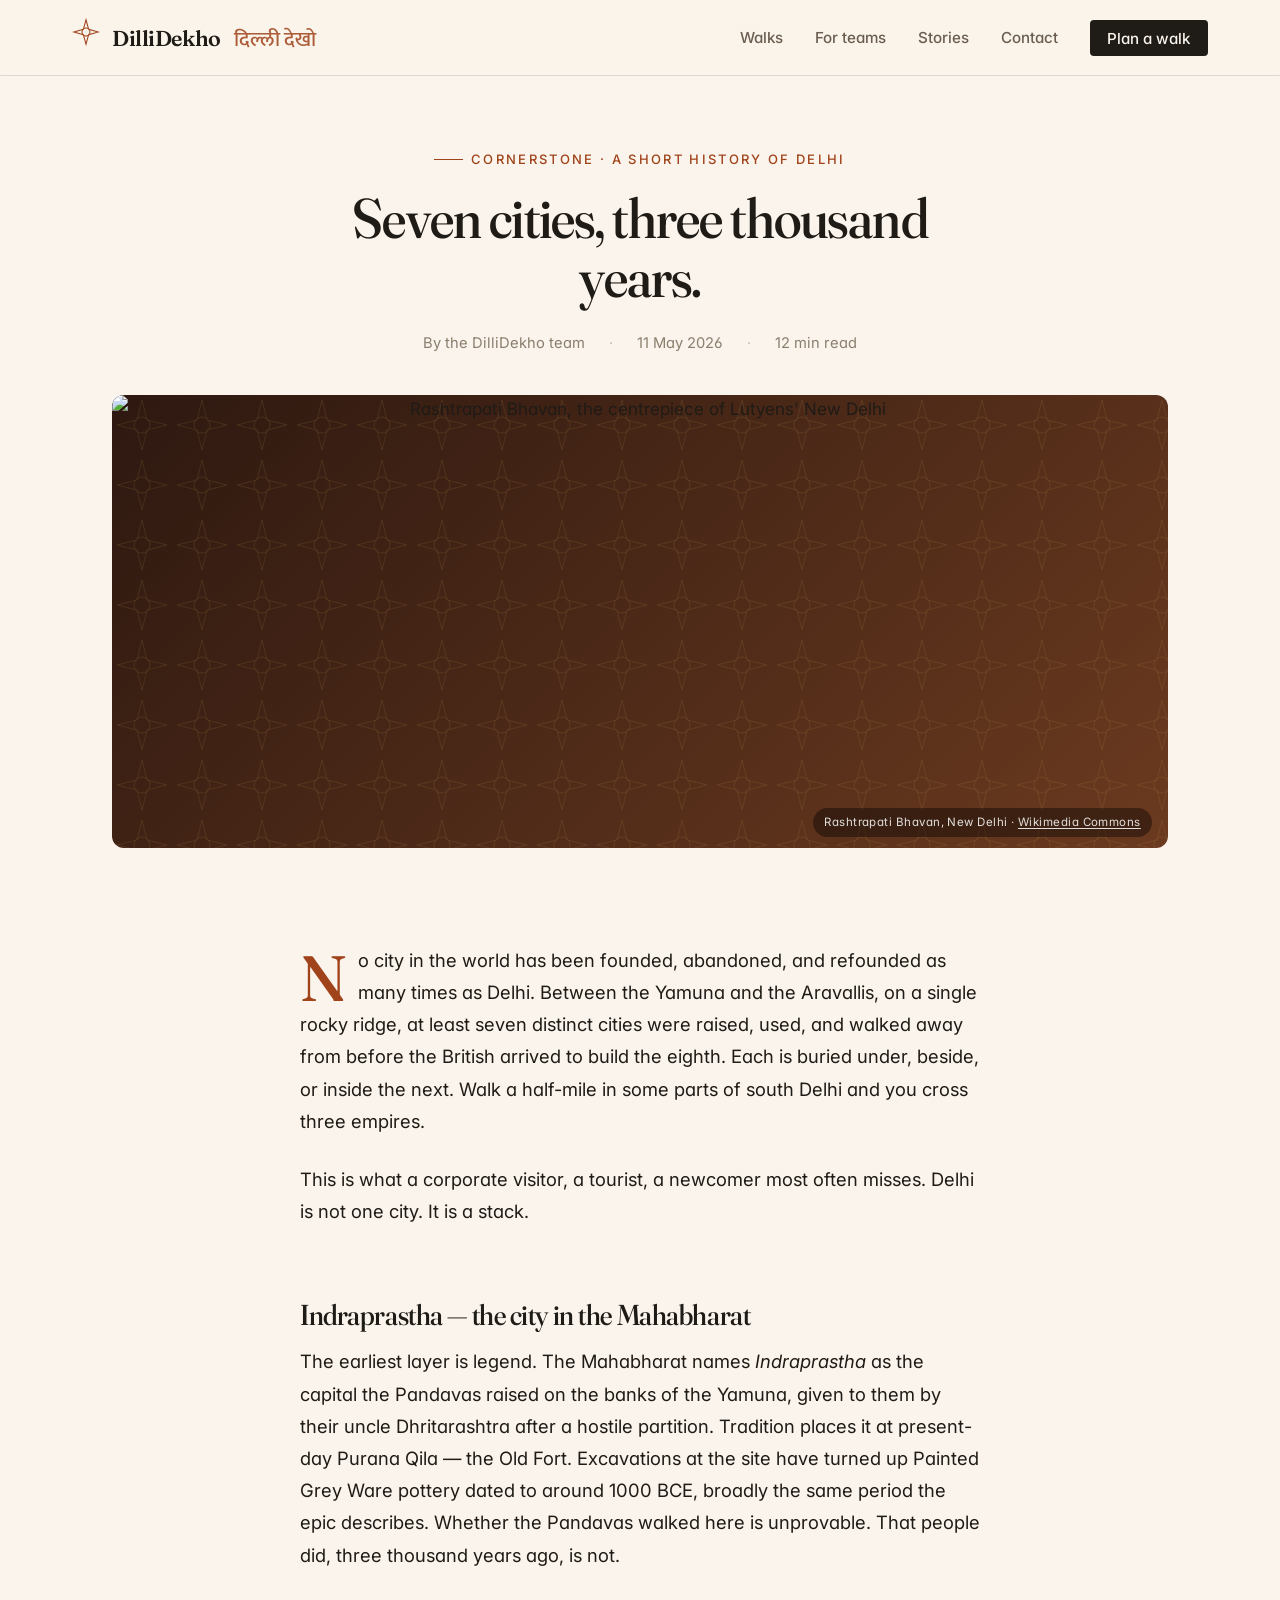
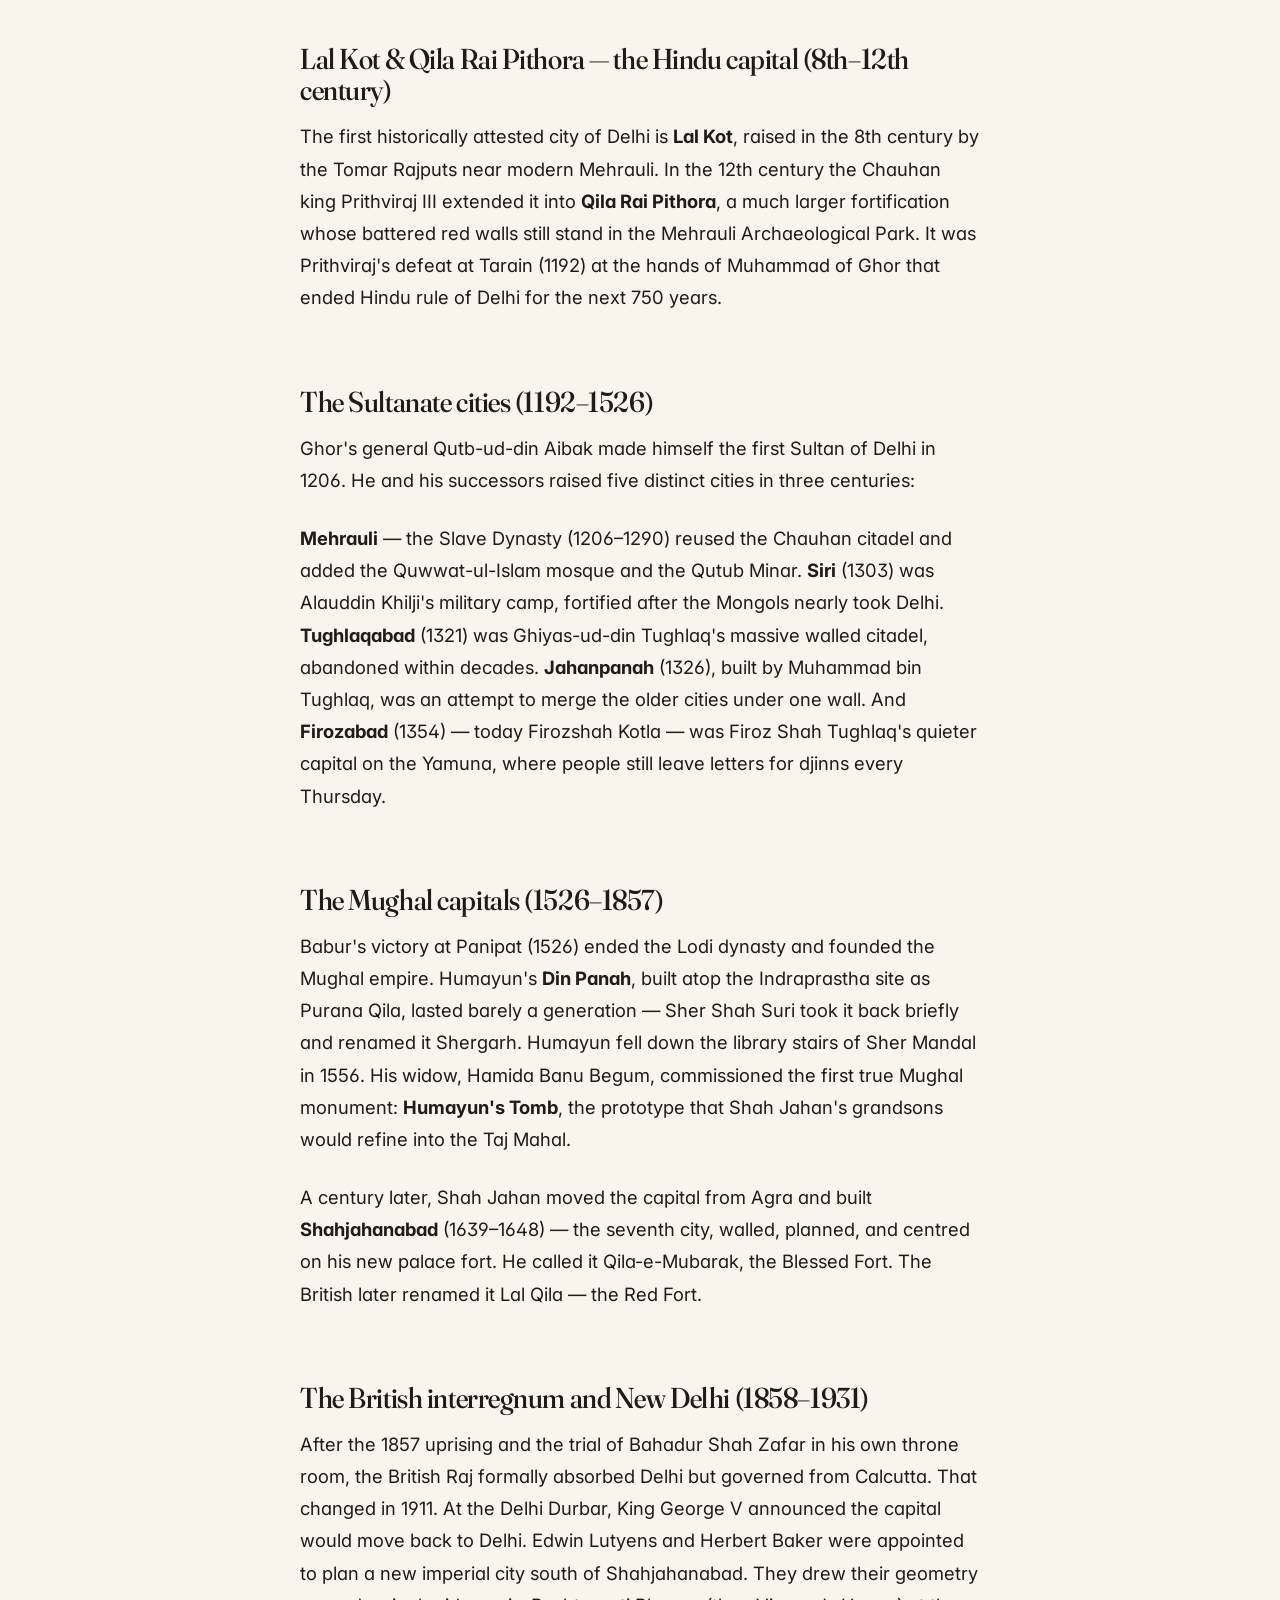
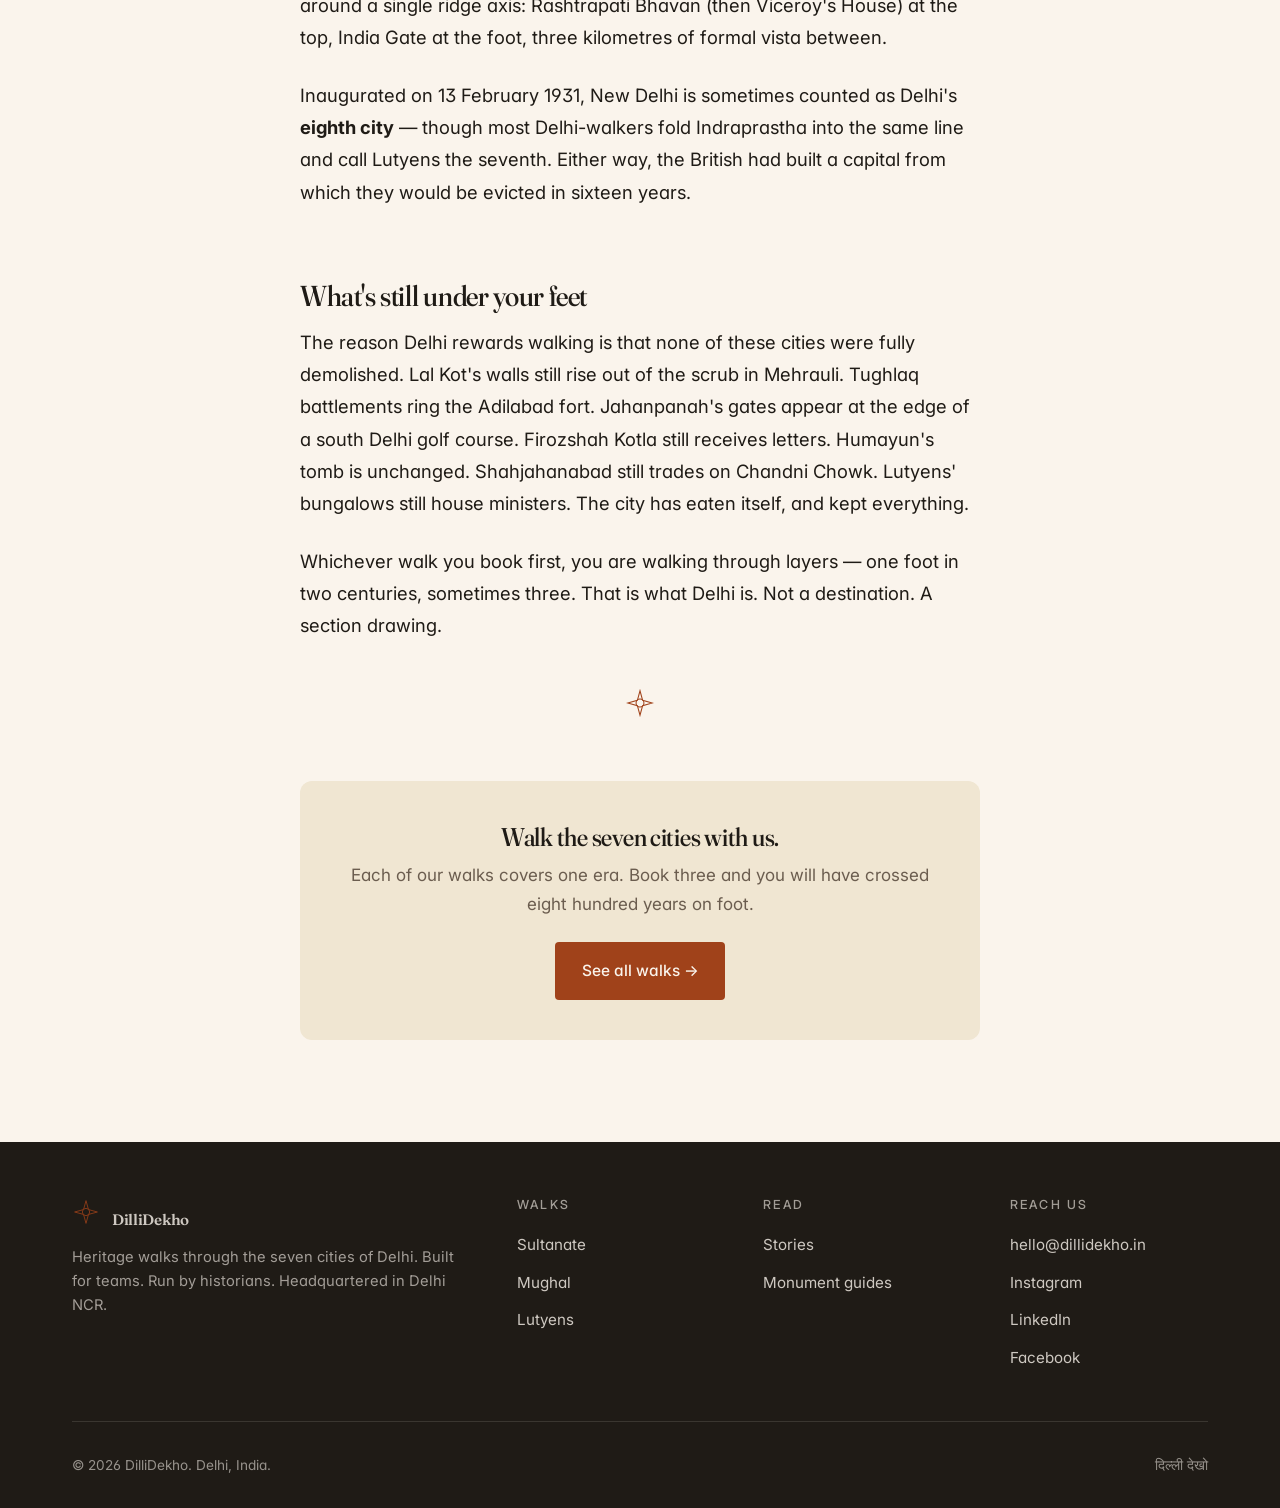
==== commit dcc54782: "Replace placeholders with real contact info - WhatsApp: 919999999999 -> 919011364117 (Abhishek's num" ====
--- a/dillidekho/blog-delhi-history.html
+++ b/dillidekho/blog-delhi-history.html
@@ -136,7 +136,7 @@
         <li><a href="blog.html">Monument guides</a></li>
       </ul></div>
       <div><h4>Reach us</h4><ul>
-        <li><a href="mailto:hello@dillidekho.com">hello@dillidekho.com</a></li>
+        <li><a href="mailto:hello@dillidekho.in">hello@dillidekho.in</a></li>
         <li><a href="#">Instagram</a></li>
         <li><a href="#">LinkedIn</a></li>
         <li><a href="#">Facebook</a></li>
--- a/dillidekho/styles/main.css
+++ b/dillidekho/styles/main.css
@@ -306,6 +306,8 @@
   display: flex;
   align-items: end;
   justify-content: center;
+  overflow: hidden;
+  border-radius: var(--radius-lg);
 }
 .hero-art-bg {
   position: absolute;
@@ -326,8 +328,11 @@
 }
 .hero-art-skyline {
   position: relative;
-  width: 90%;
   z-index: 1;
+  height: 100%;
+  width: auto;
+  max-width: 100%;
+  padding: 0.6rem 0;
 }
 
 /* ---------- Era anchor nav (jump-to within walks section) ---------- */
@@ -886,7 +891,7 @@
 /* ---------- Responsive ---------- */
 @media (max-width: 900px) {
   .hero-grid { grid-template-columns: 1fr; gap: 2.5rem; }
-  .hero-art { aspect-ratio: 4 / 3; max-width: 480px; margin: 0 auto; width: 100%; }
+  .hero-art { aspect-ratio: 1 / 1; max-width: 360px; margin: 0 auto; width: 100%; }
   .walks-grid { grid-template-columns: 1fr; }
   .why-grid { grid-template-columns: repeat(2, 1fr); gap: 2rem; }
   .steps { grid-template-columns: repeat(2, 1fr); gap: 2.5rem 1rem; }
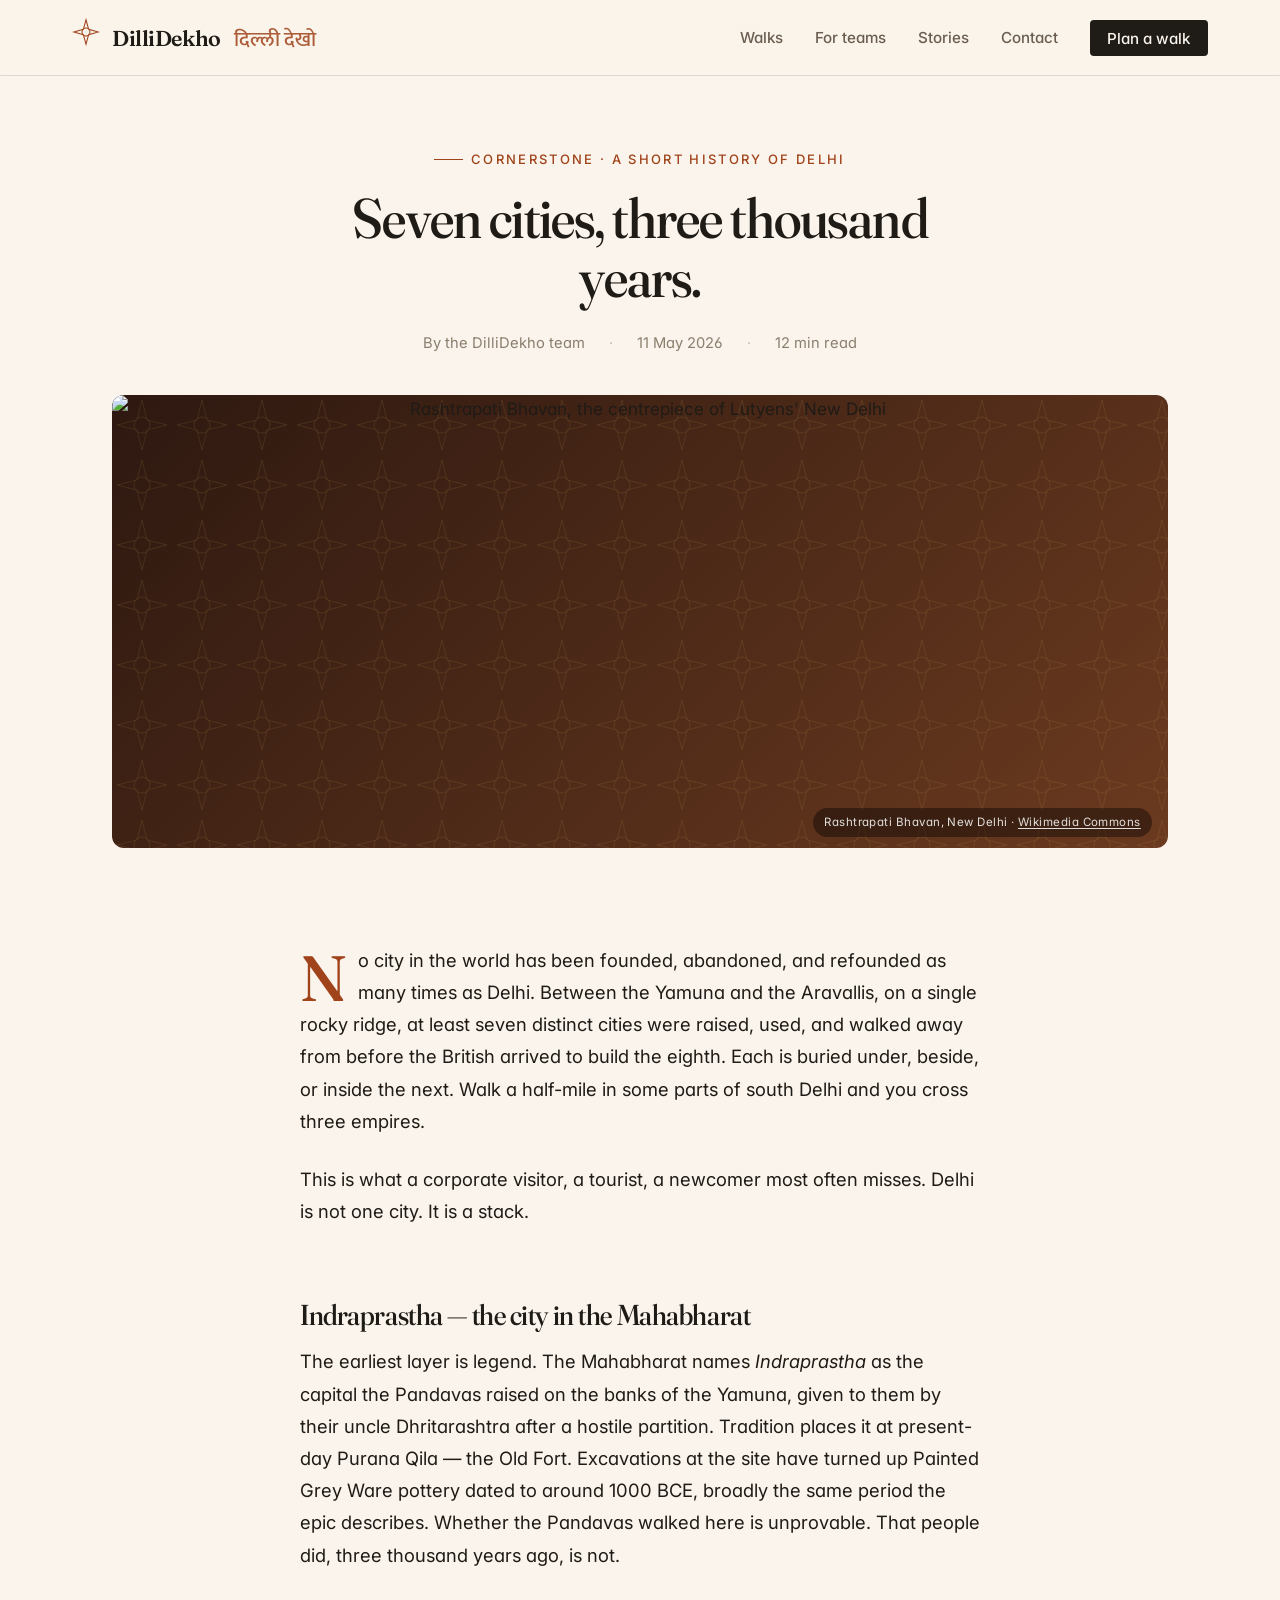
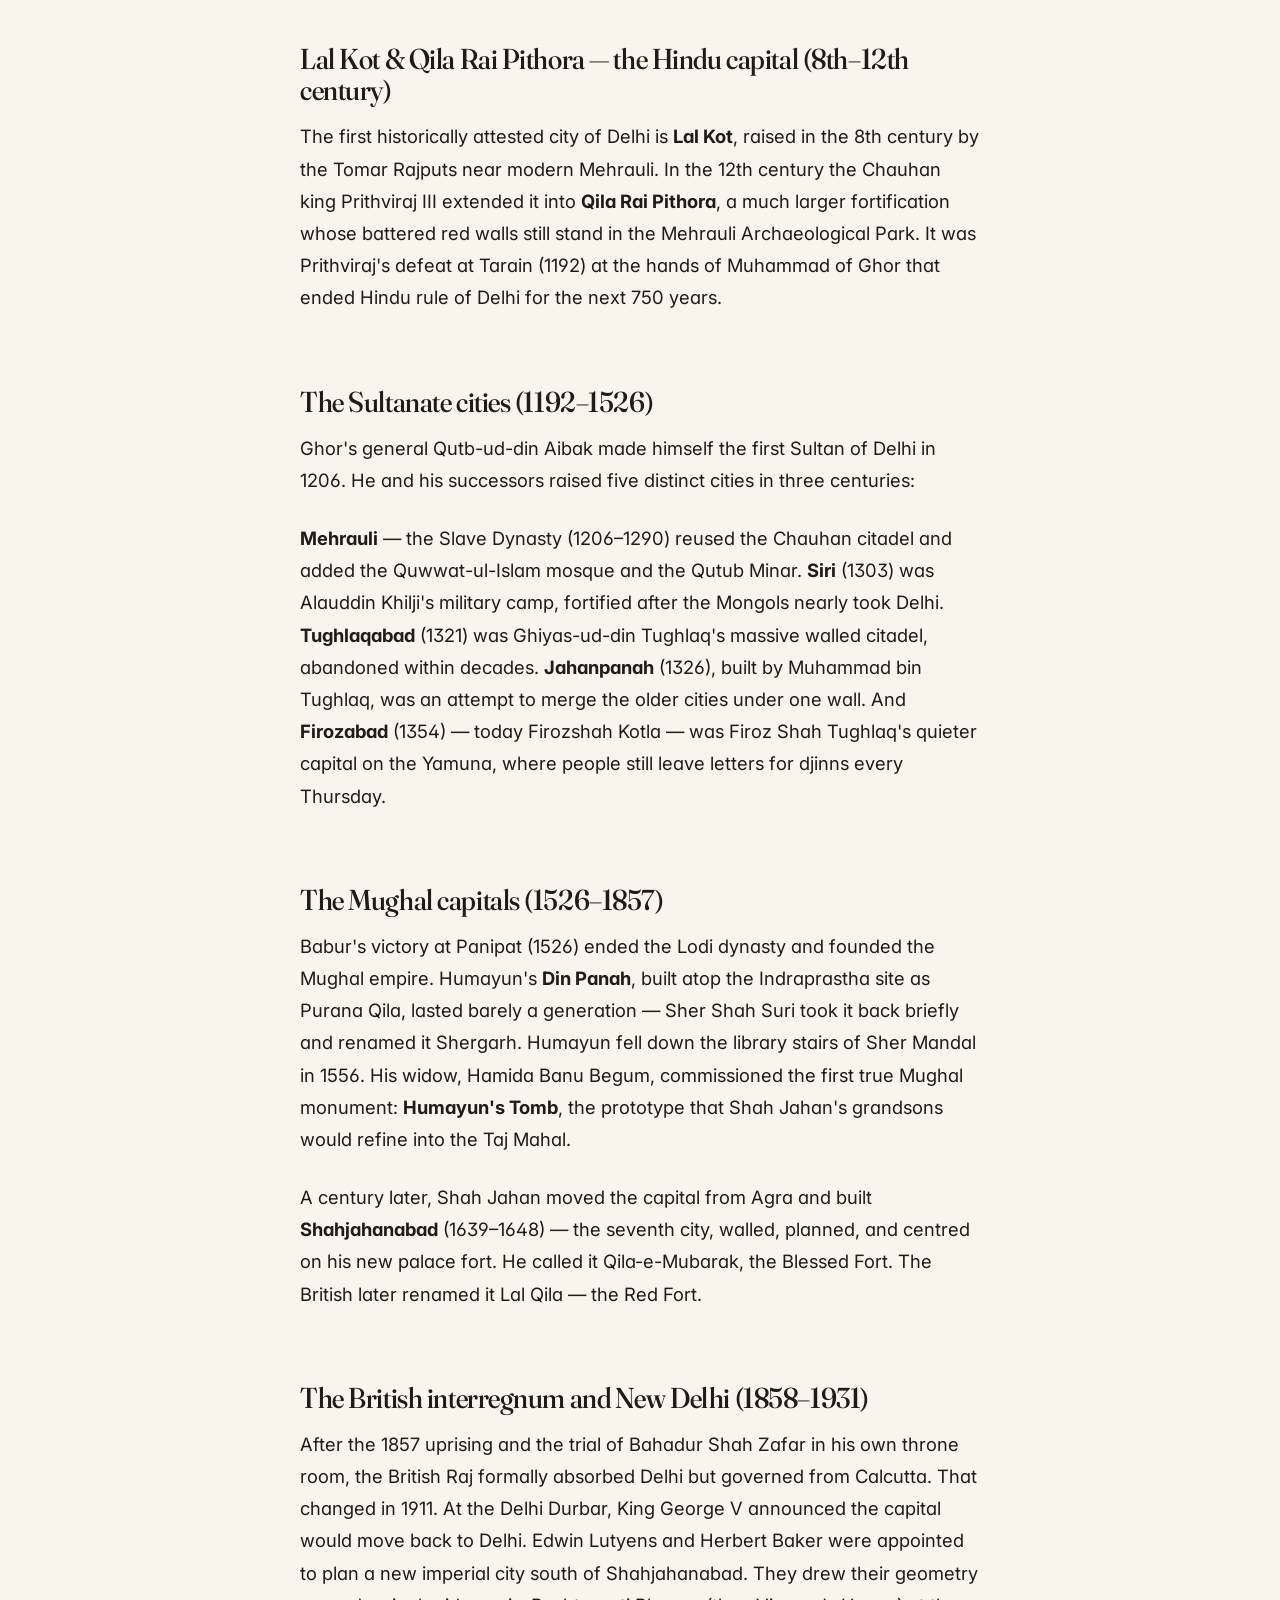
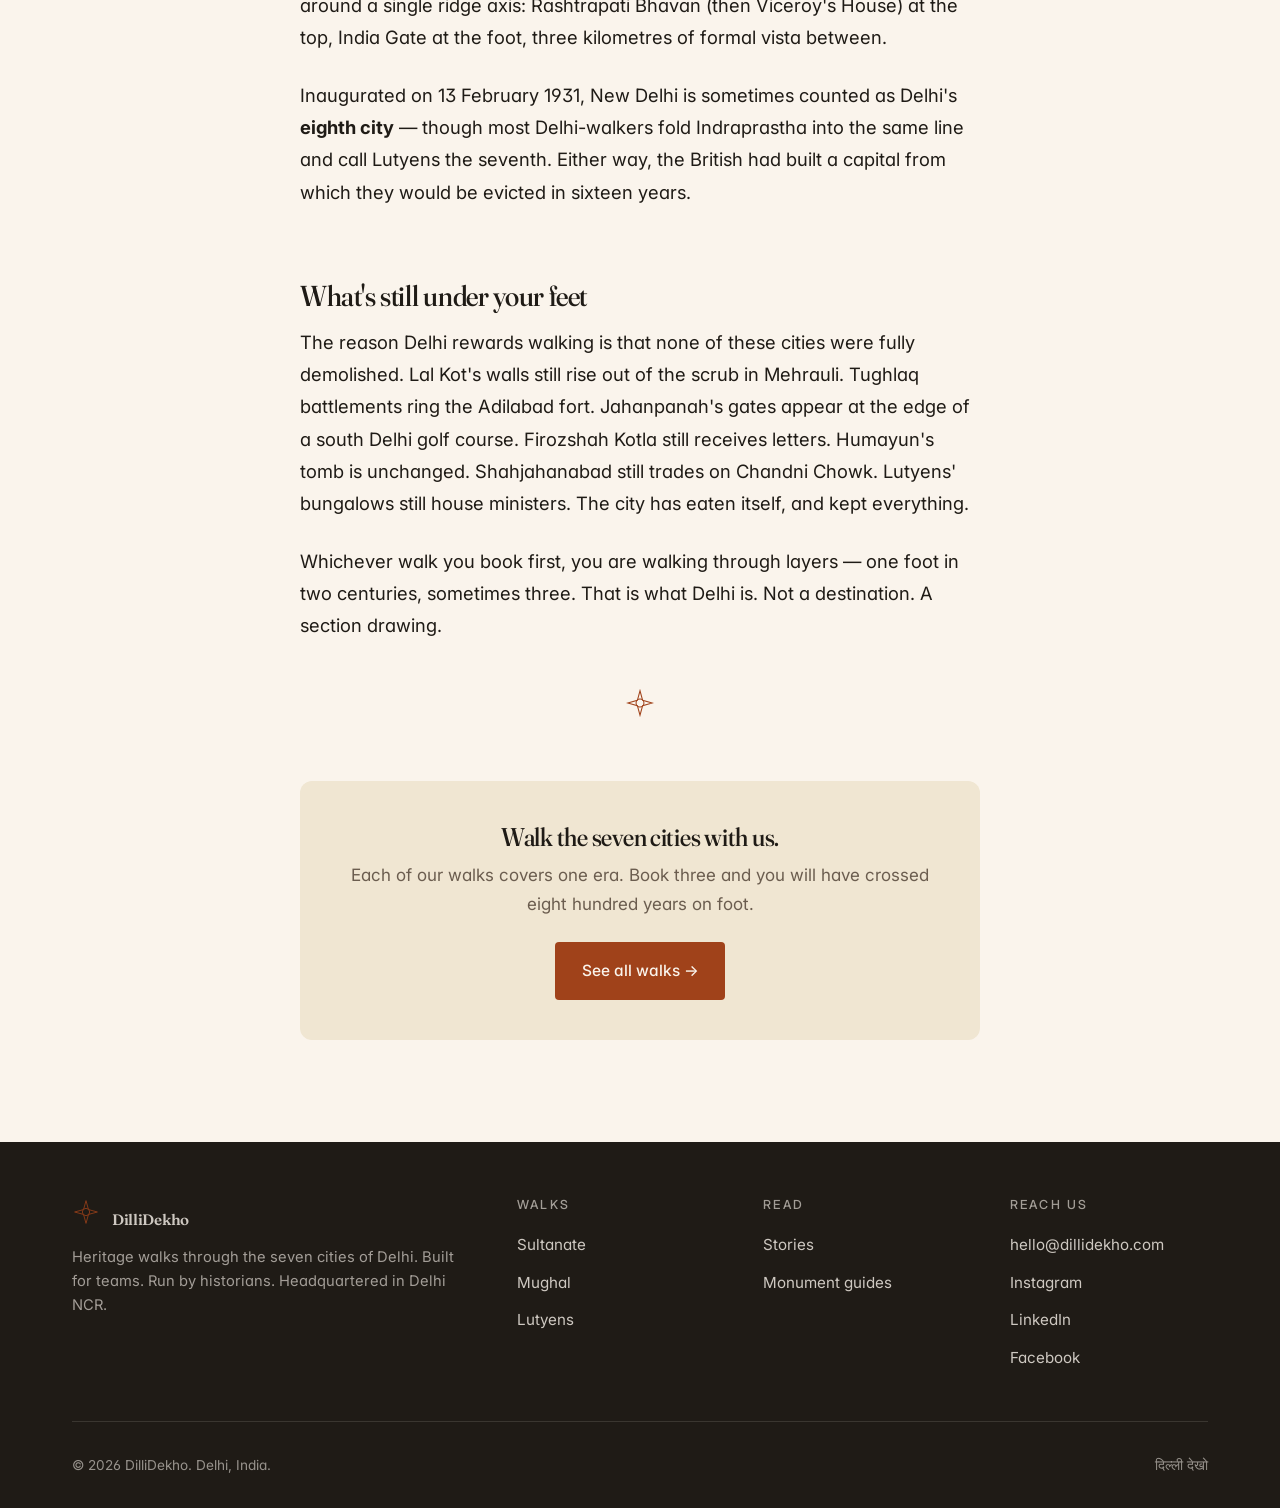
==== commit 6f6c9771: "Switch contact email from .in to .com to match new domain Co-Authored-By: Claude Opus 4.7 (1M contex" ====
--- a/dillidekho/blog-delhi-history.html
+++ b/dillidekho/blog-delhi-history.html
@@ -136,7 +136,7 @@
         <li><a href="blog.html">Monument guides</a></li>
       </ul></div>
       <div><h4>Reach us</h4><ul>
-        <li><a href="mailto:hello@dillidekho.in">hello@dillidekho.in</a></li>
+        <li><a href="mailto:hello@dillidekho.com">hello@dillidekho.com</a></li>
         <li><a href="#">Instagram</a></li>
         <li><a href="#">LinkedIn</a></li>
         <li><a href="#">Facebook</a></li>
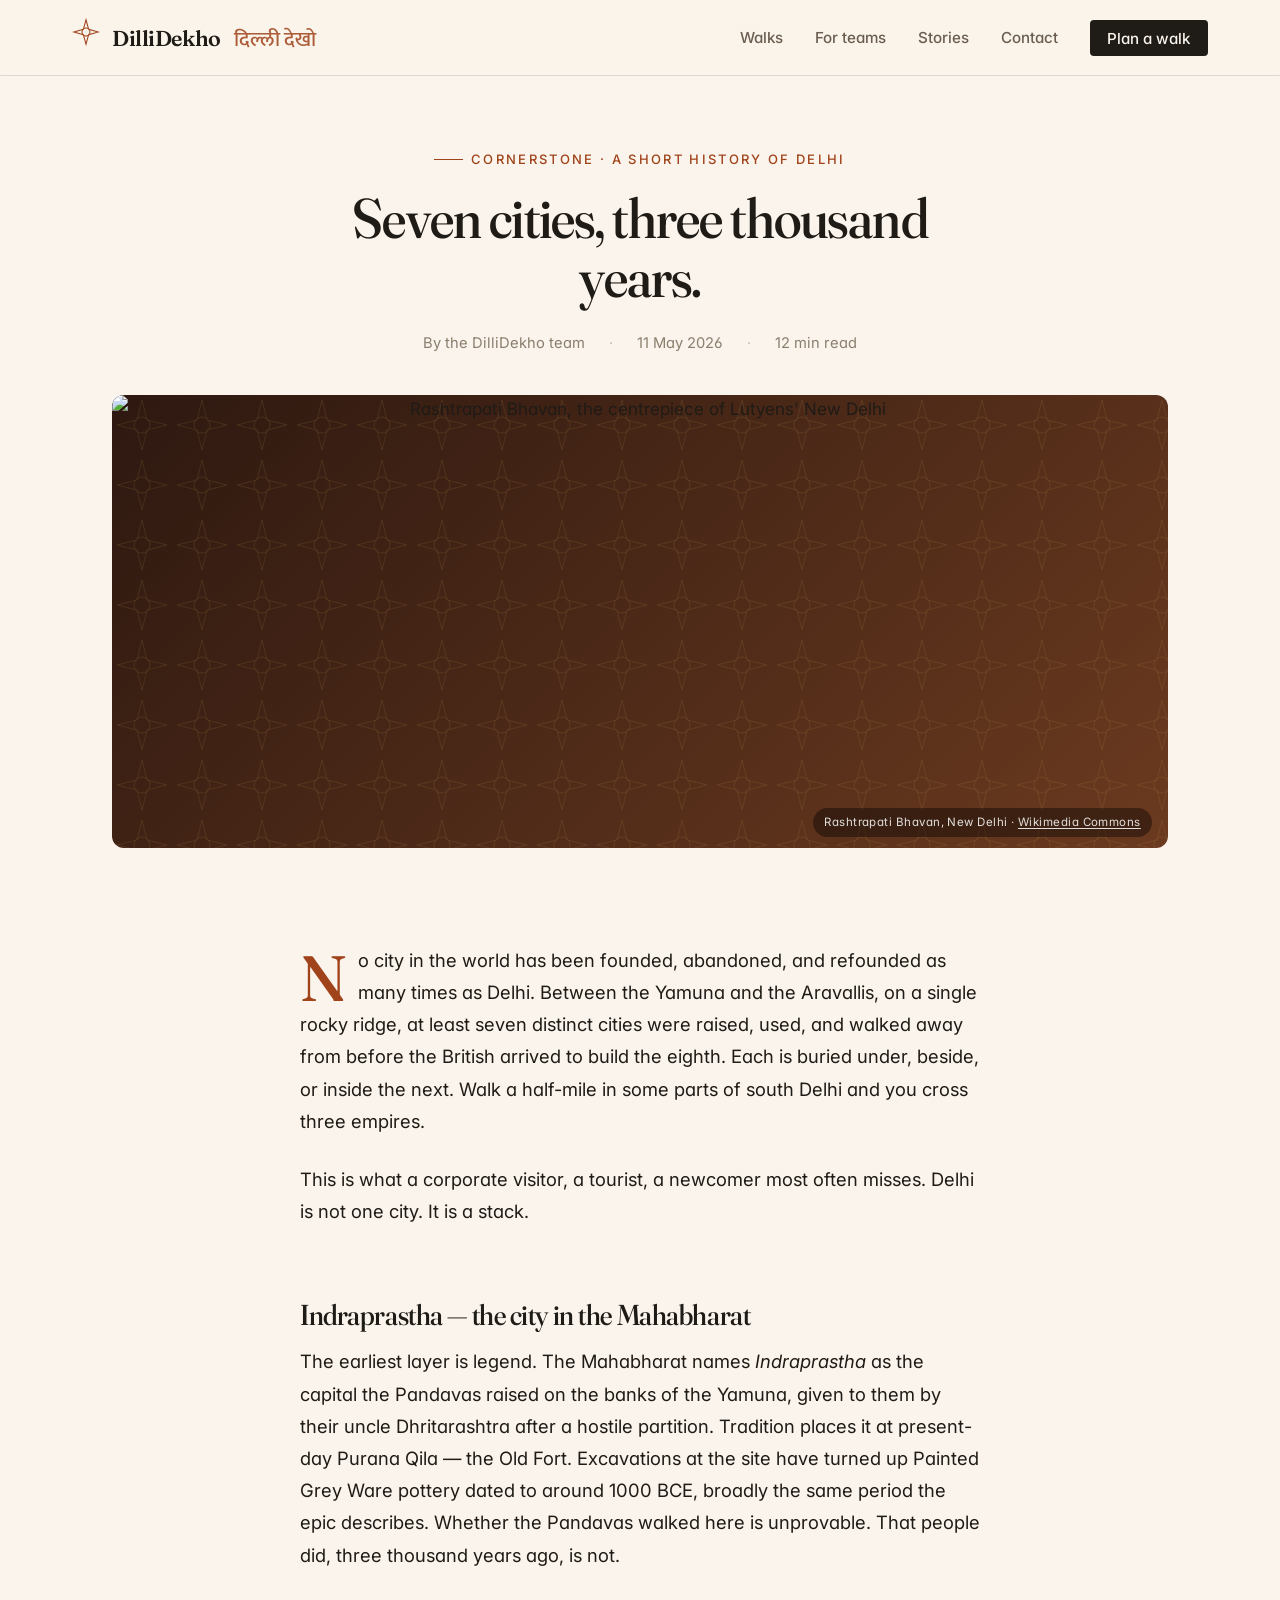
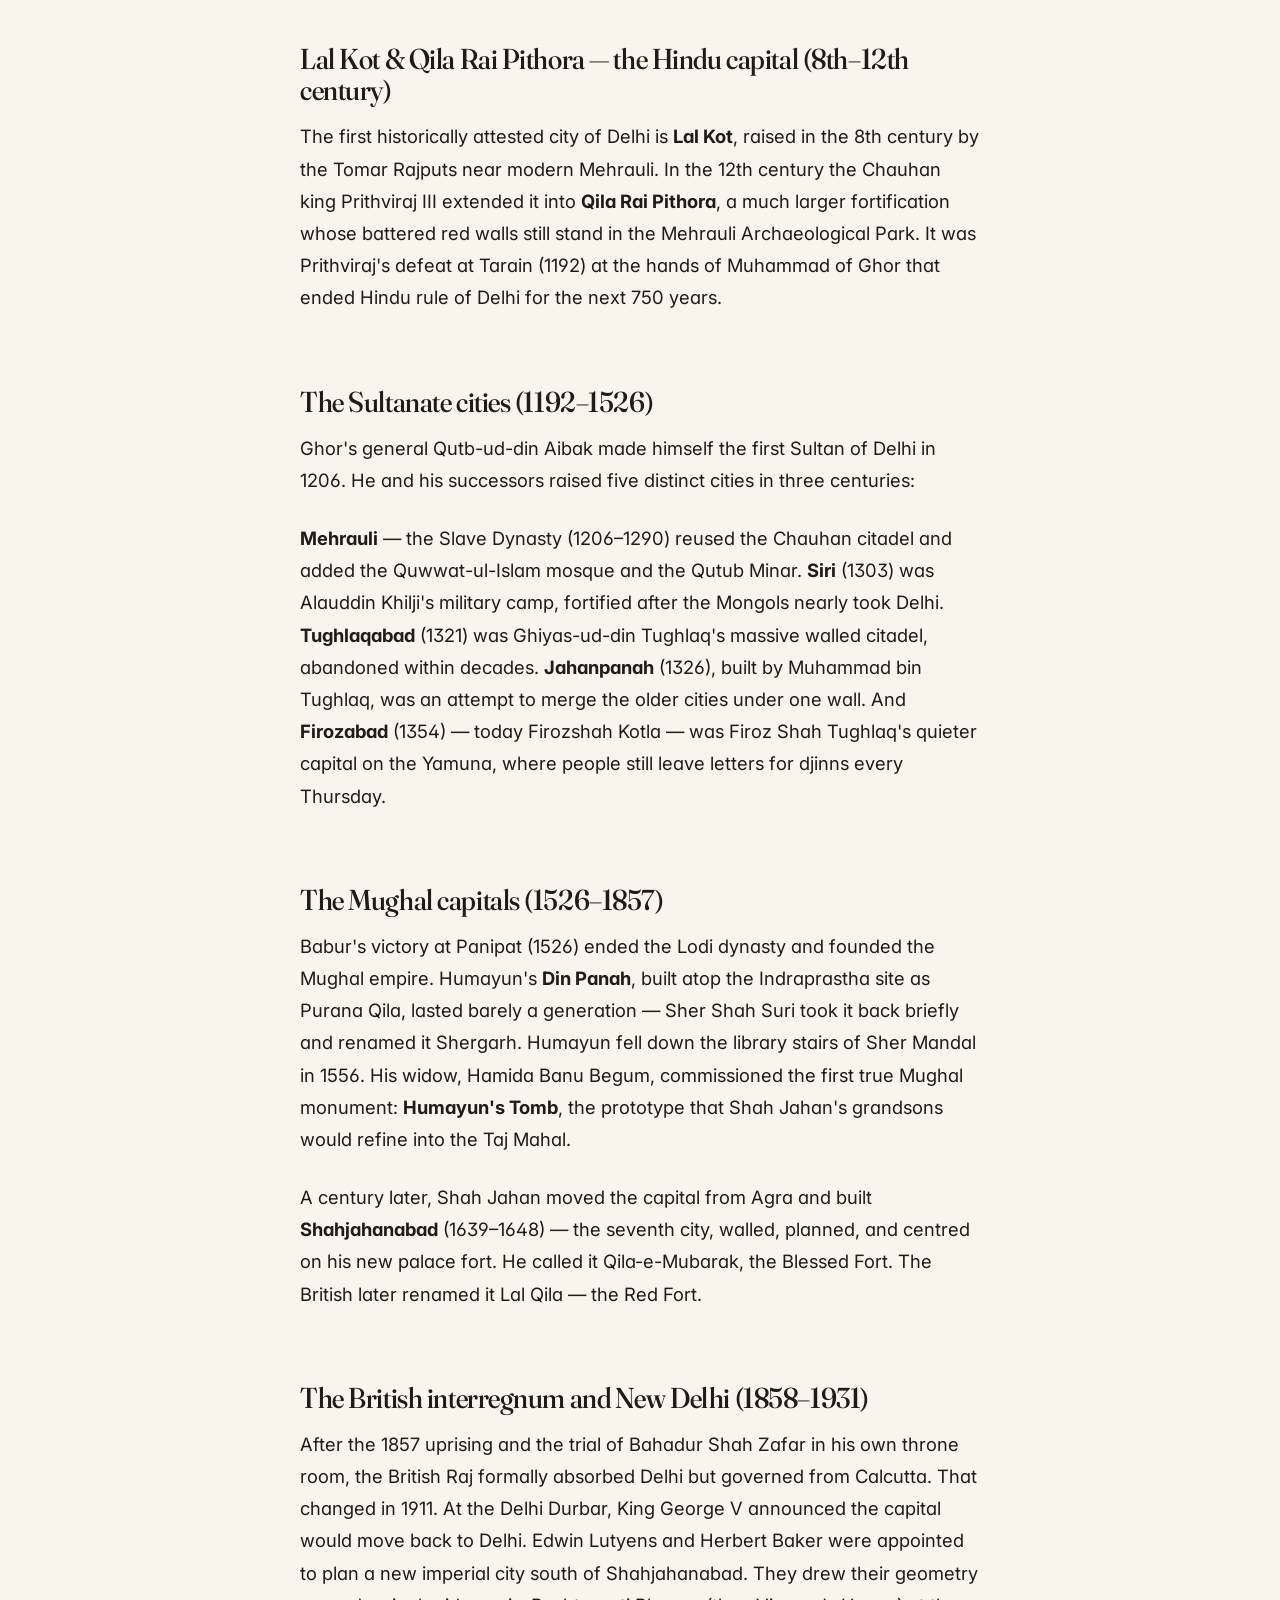
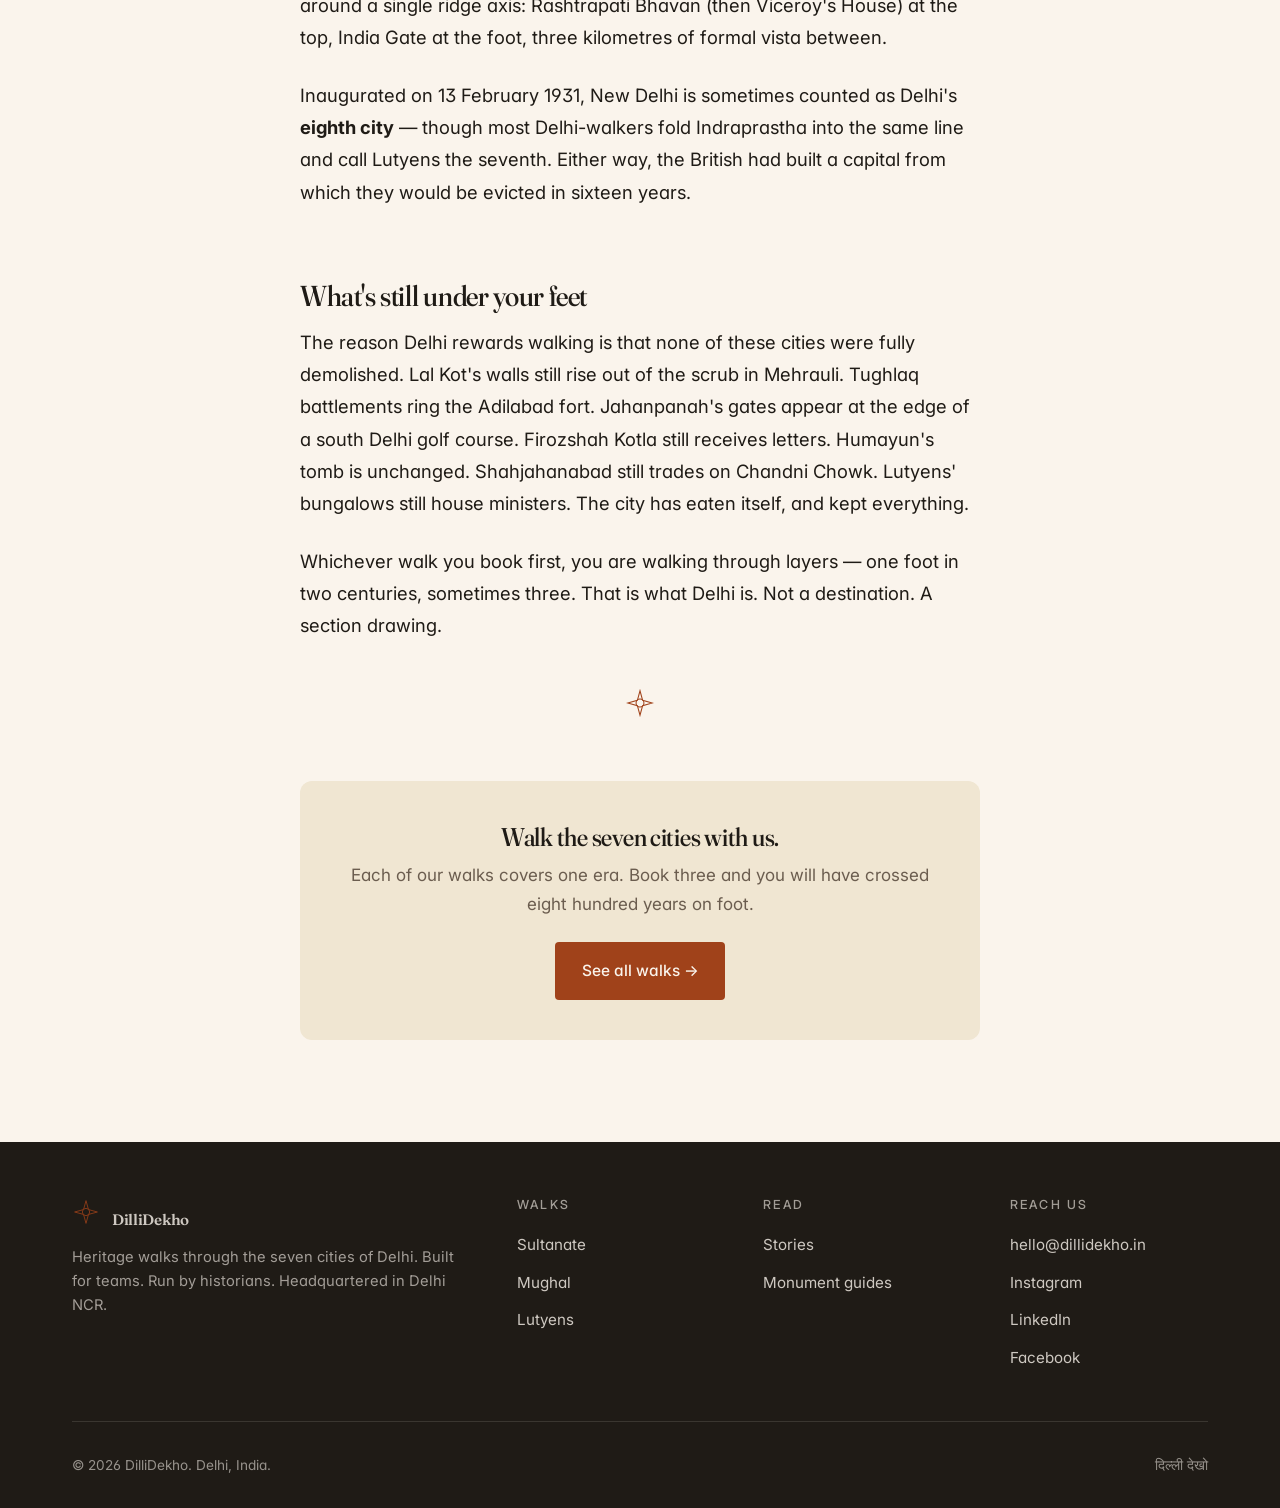
==== commit 95aa4cfc: "Switch canonical domain to dillidekho.in Flip the contact email back to .in across all pages and upd" ====
--- a/dillidekho/blog-delhi-history.html
+++ b/dillidekho/blog-delhi-history.html
@@ -136,7 +136,7 @@
         <li><a href="blog.html">Monument guides</a></li>
       </ul></div>
       <div><h4>Reach us</h4><ul>
-        <li><a href="mailto:hello@dillidekho.com">hello@dillidekho.com</a></li>
+        <li><a href="mailto:hello@dillidekho.in">hello@dillidekho.in</a></li>
         <li><a href="#">Instagram</a></li>
         <li><a href="#">LinkedIn</a></li>
         <li><a href="#">Facebook</a></li>
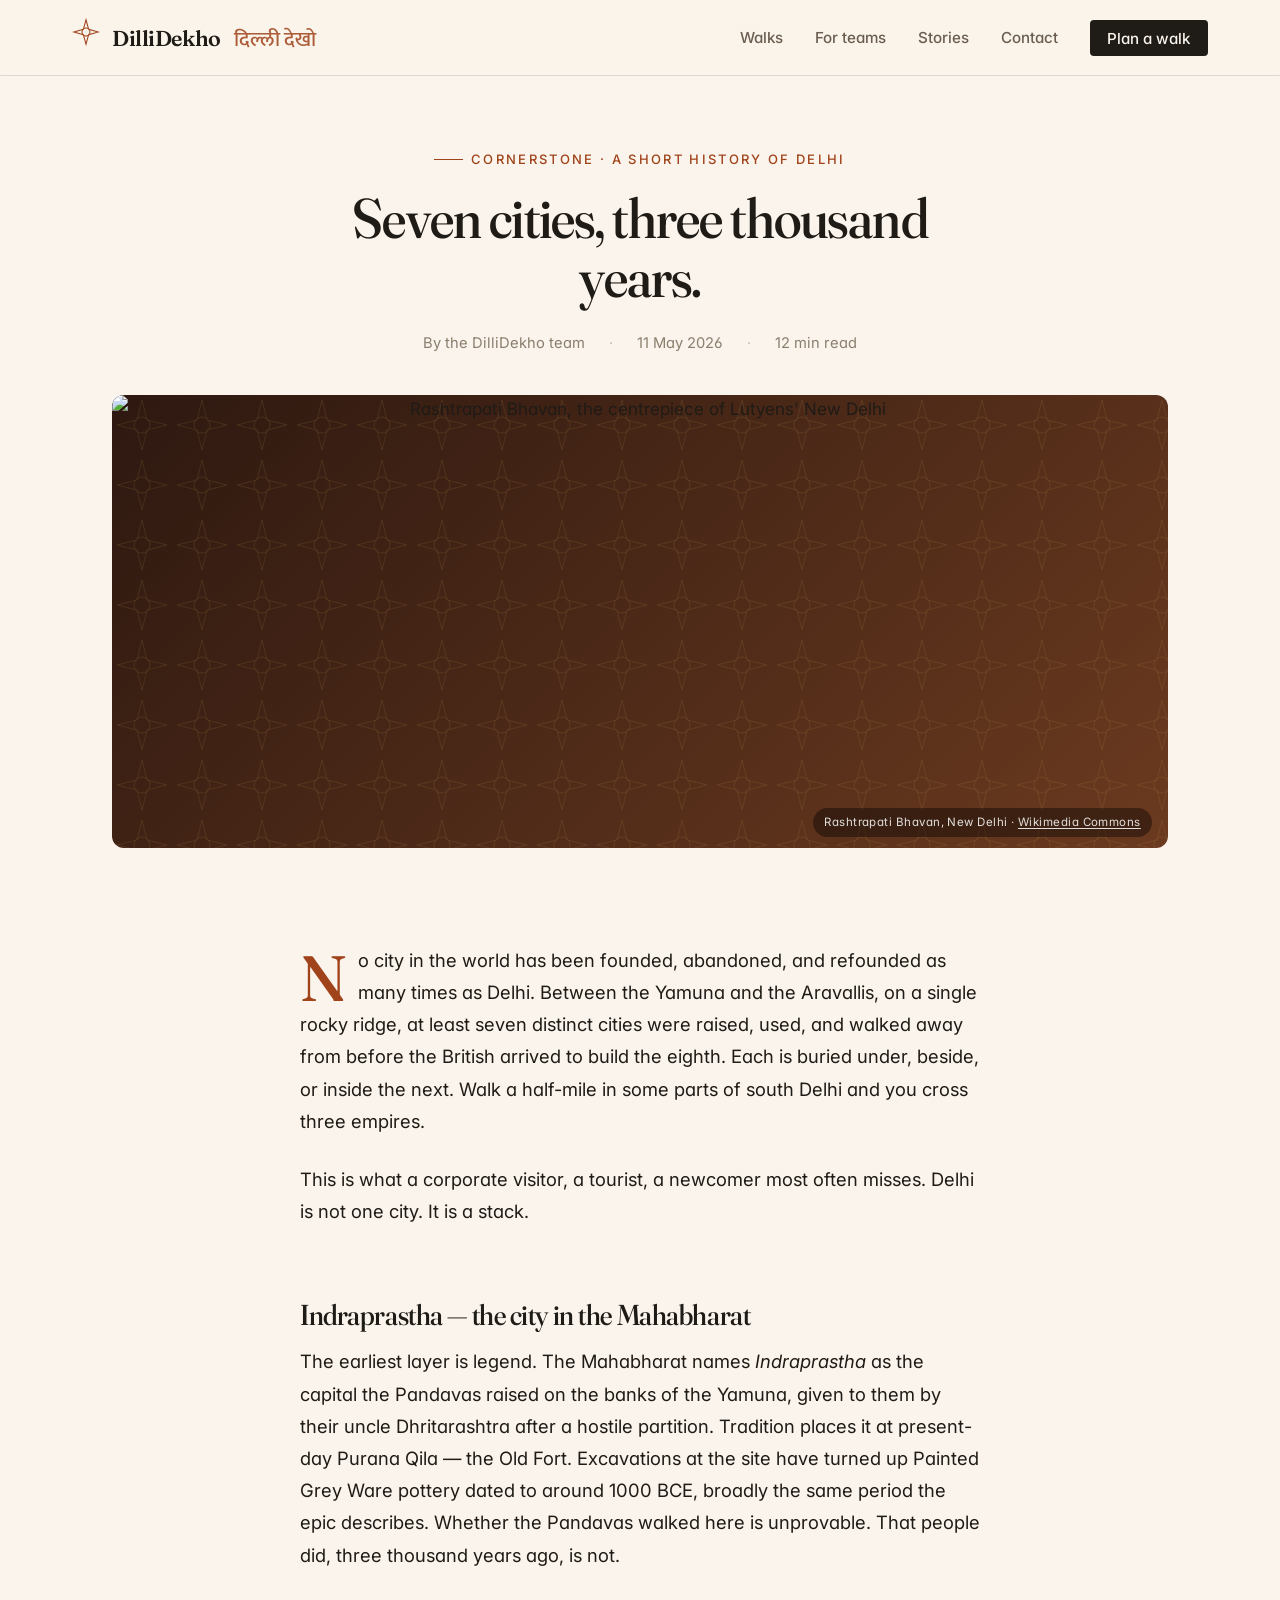
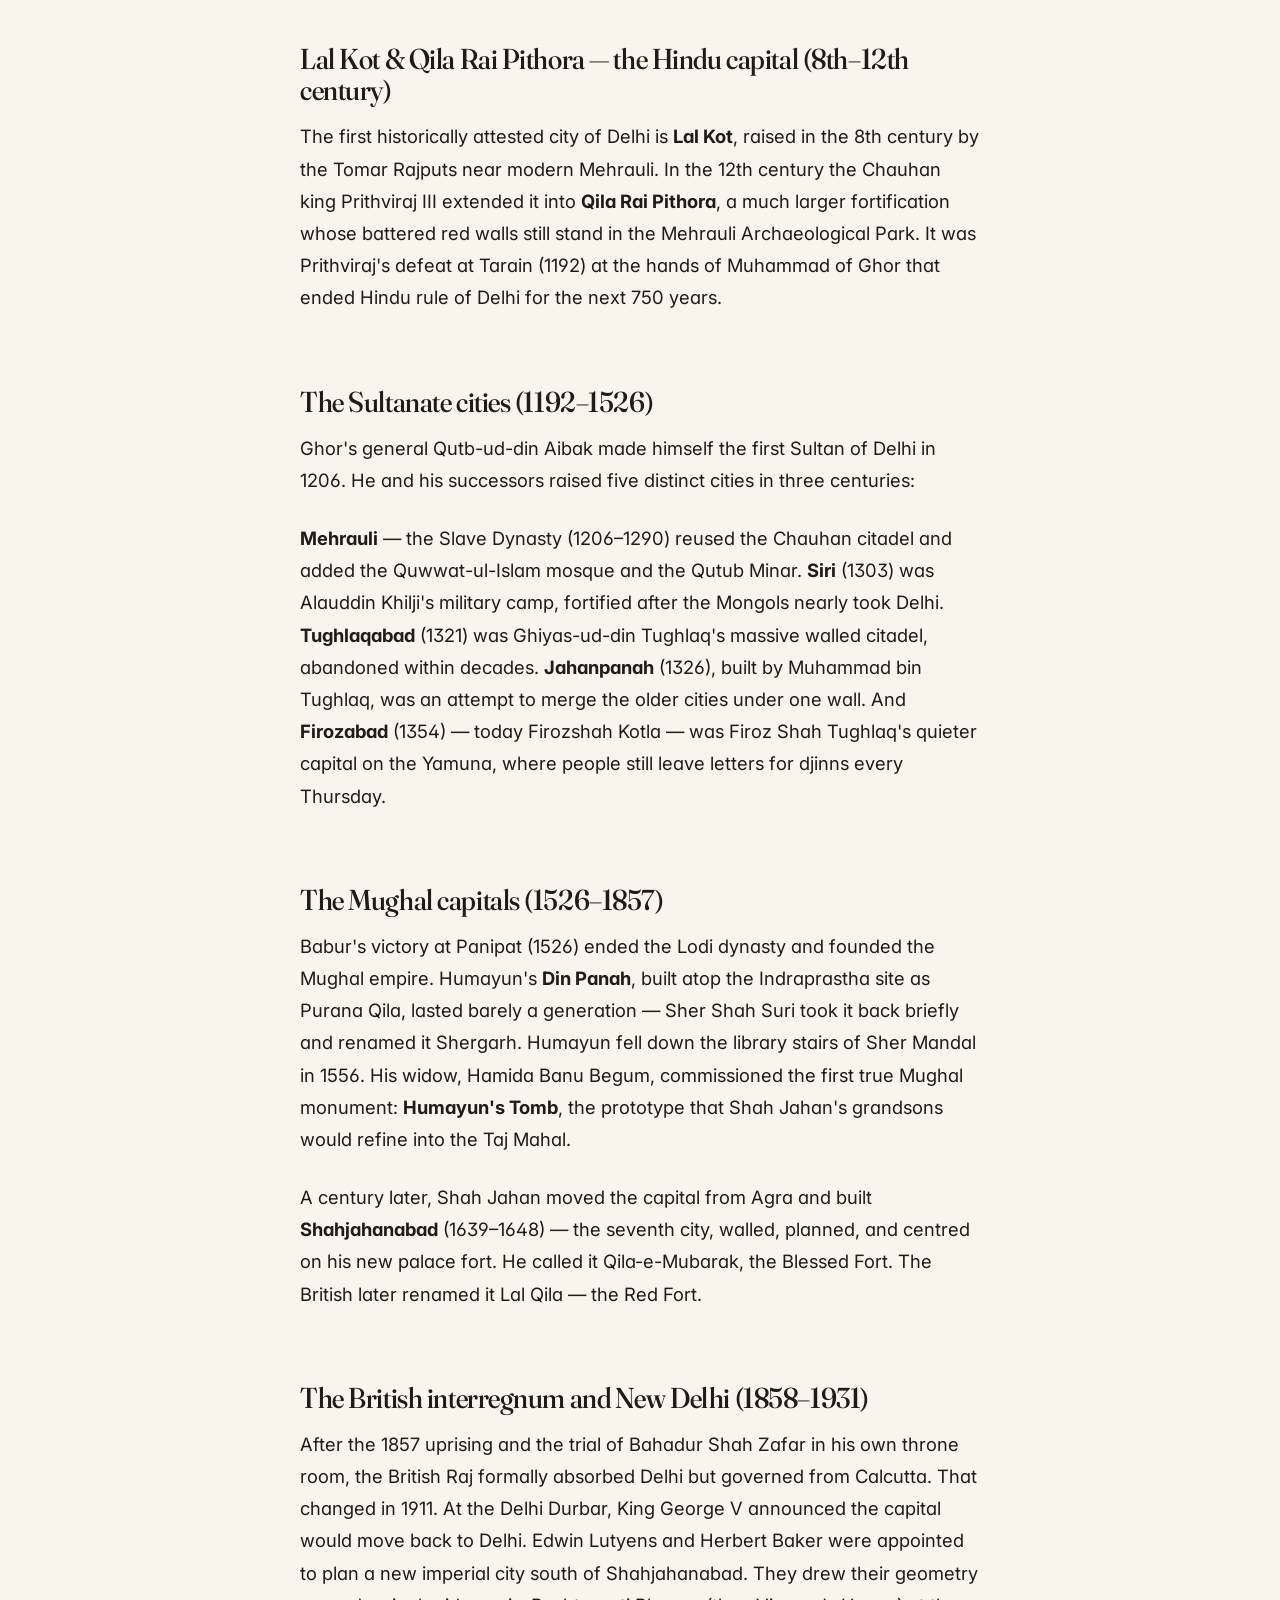
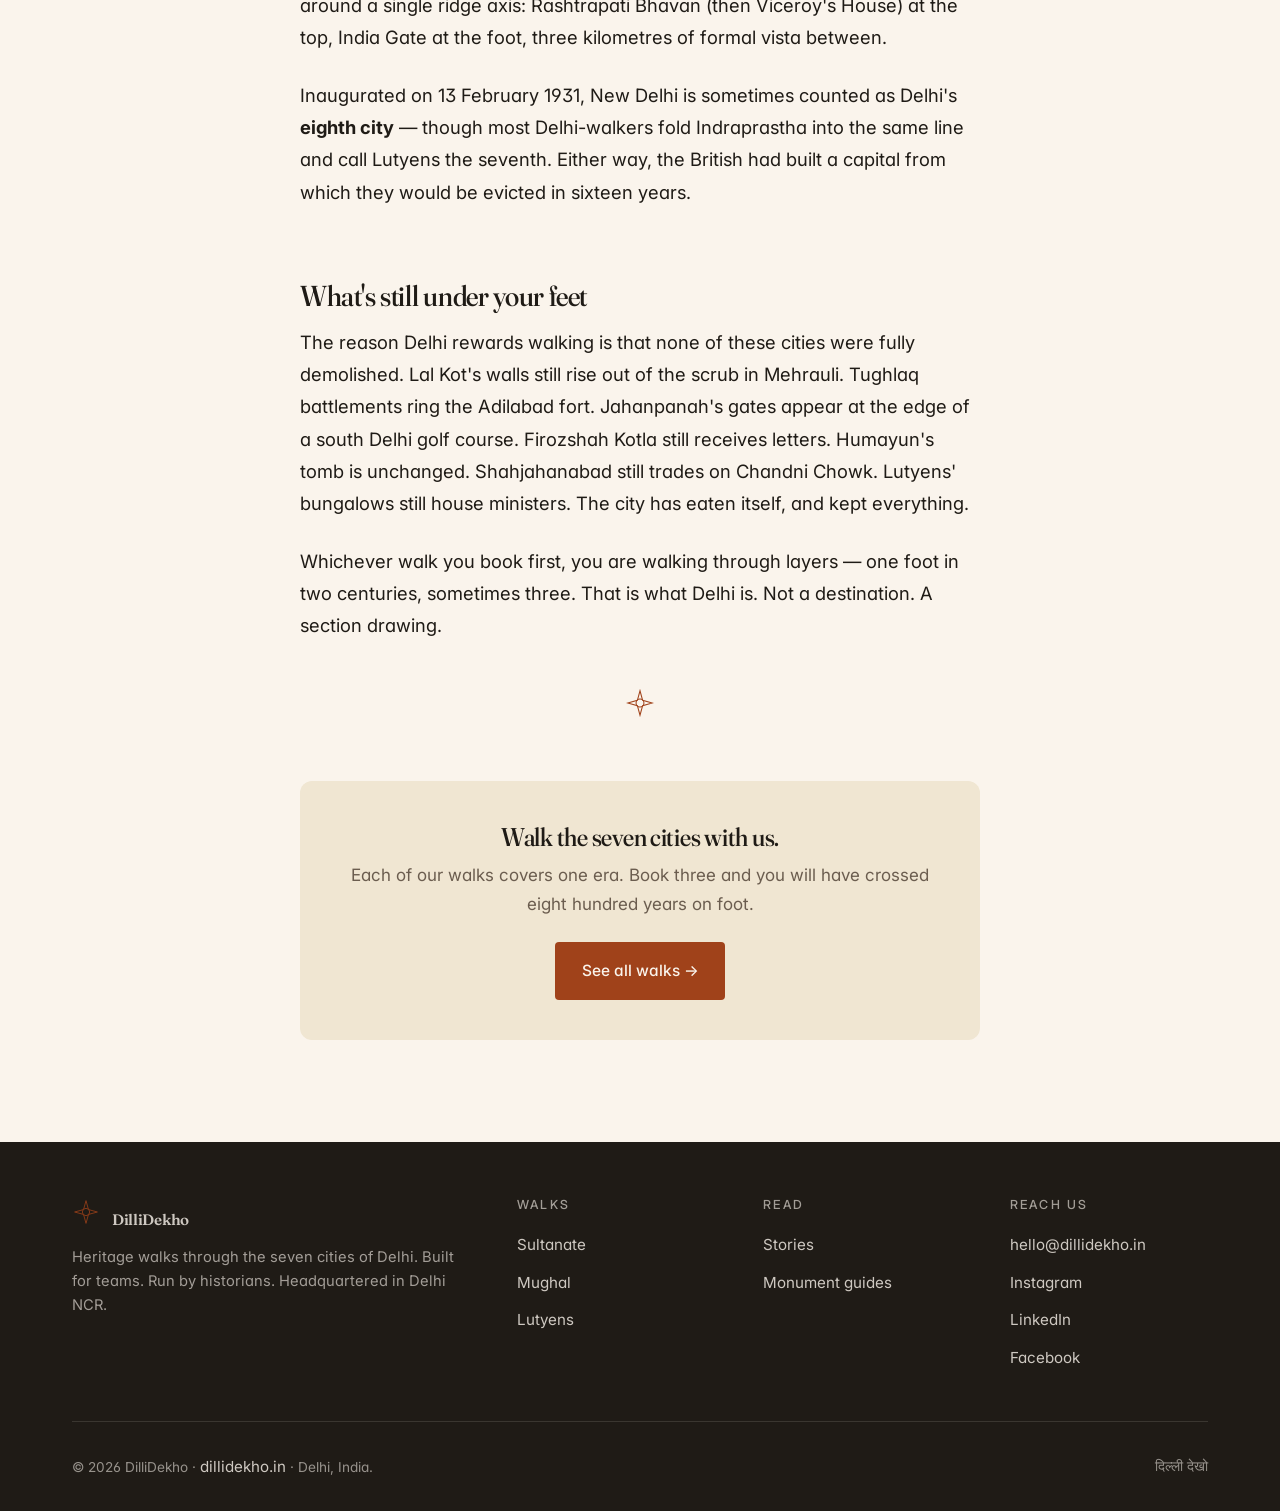
==== commit fd00d370: "Add clickable dillidekho.in link to footer copyright Footer copyright line now reads "© 2026 DilliDe" ====
--- a/dillidekho/blog-delhi-history.html
+++ b/dillidekho/blog-delhi-history.html
@@ -143,7 +143,7 @@
       </ul></div>
     </div>
     <div class="footer-bottom">
-      <span>© 2026 DilliDekho. Delhi, India.</span>
+      <span>© 2026 DilliDekho · <a href="https://dillidekho.in/">dillidekho.in</a> · Delhi, India.</span>
       <span>दिल्ली देखो</span>
     </div>
   </div>
